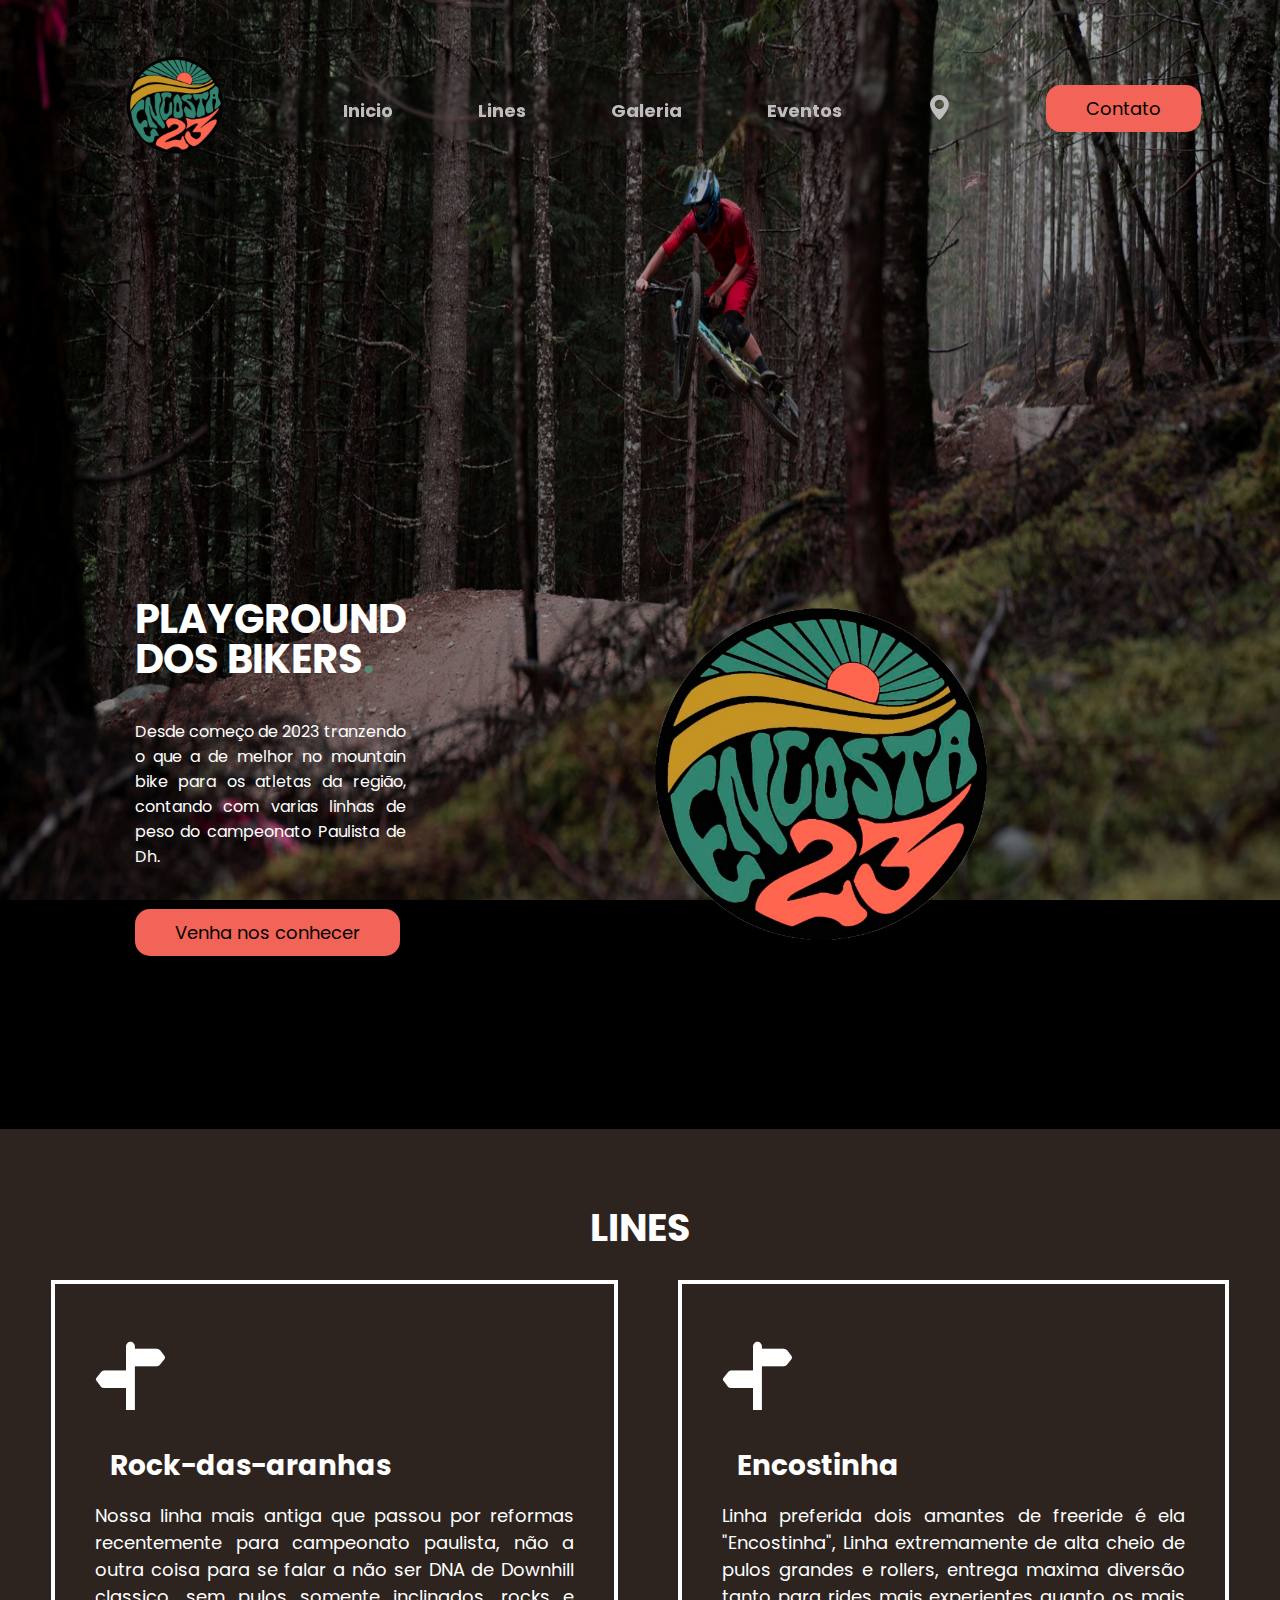
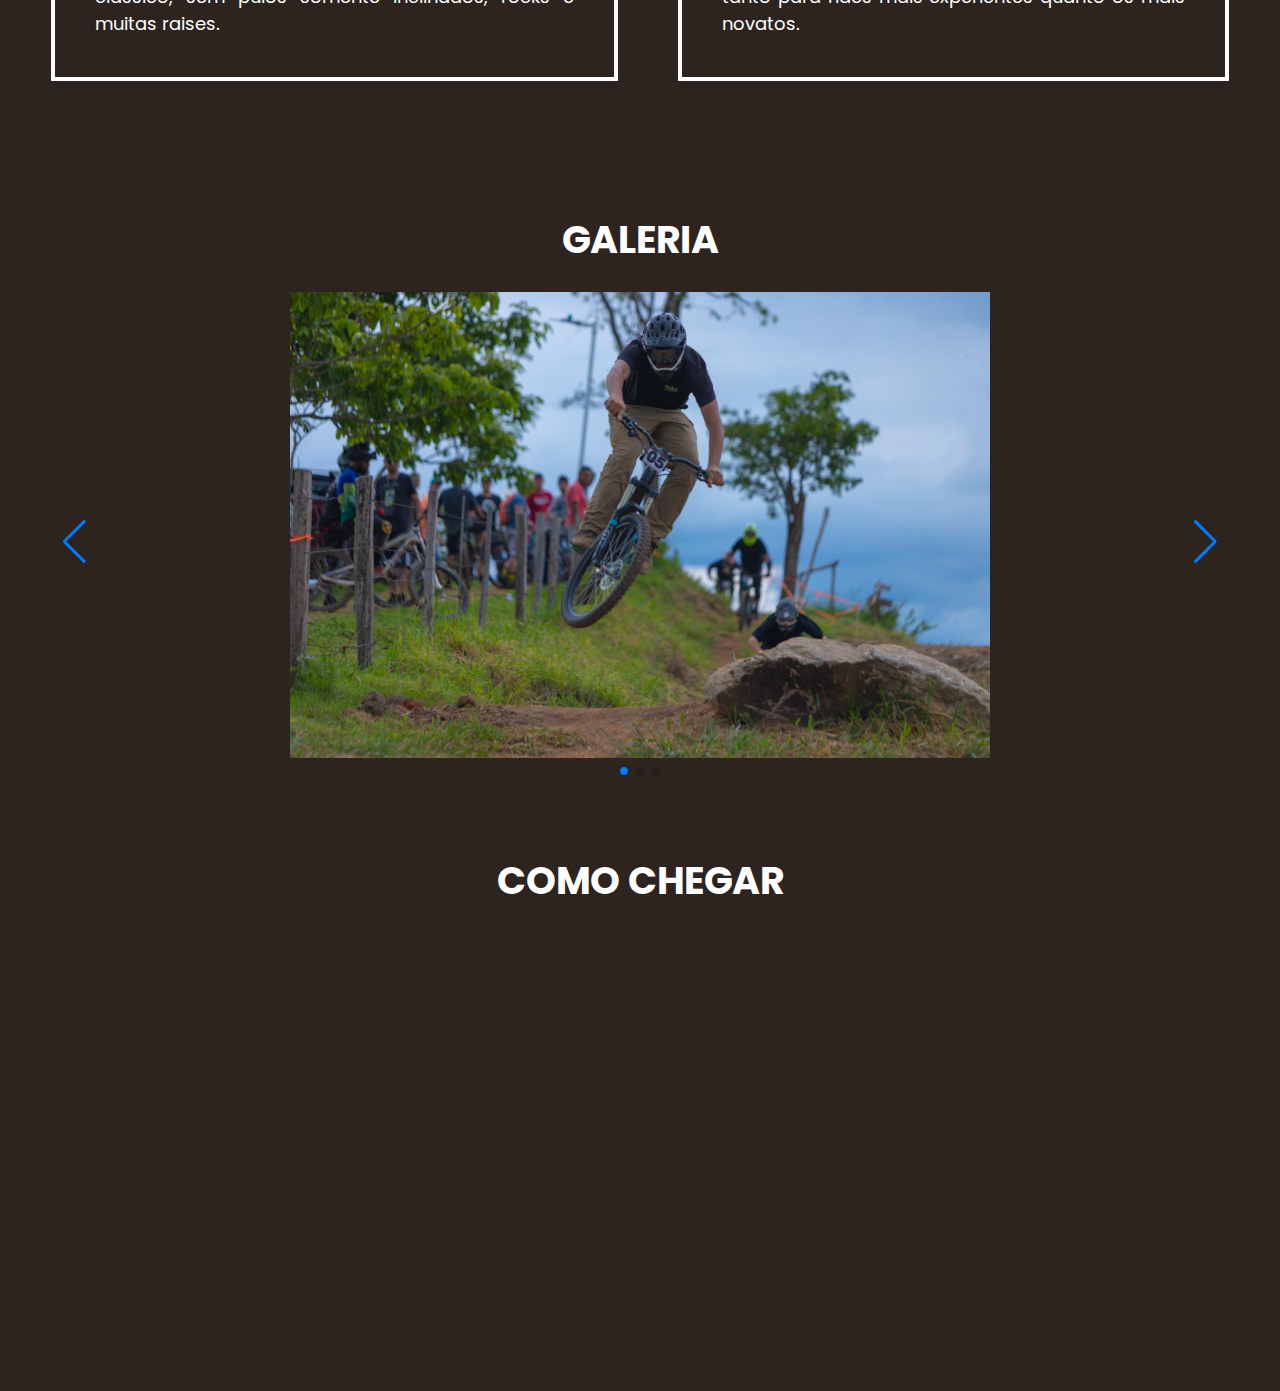
==== index.html @ f9428ab5 "pag inicial pronta" ====
<!DOCTYPE html>
<html lang="pt-bt">
  <head>
    <meta charset="UTF-8" />
    <meta name="viewport" content="width=device-width, initial-scale=1.0" />
    <title>inicio</title>
    <link rel="shortcut icon" href="images/favicon.ico" type="image/x-icon" />
    <link rel="stylesheet" href="style.css" />
    
    <!--SWIPER-->
    <link
    rel="stylesheet"
    href="https://unpkg.com/swiper@8/swiper-bundle.min.css"
  />
    <!--FIM SWIPER-->

    <!--BOOTSTRAP ICONS--> 
    <link rel="stylesheet" href="https://cdn.jsdelivr.net/npm/bootstrap-icons@1.11.3/font/bootstrap-icons.min.css">
    <!--BOOTSTRAP ICONS-->
    
    <style>
      @import url("https://fonts.googleapis.com/css2?family=Poppins:ital,wght@0,100;0,200;0,300;0,400;0,500;0,600;0,700;0,800;0,900;1,100;1,200;1,300;1,400;1,500;1,600;1,700;1,800;1,900&display=swap");
    </style>
  </head>
  <body>
    <div>
      <div class="img-background" >
        <div class="imagem_bicileta">
          <img src="images/jump-red.jpg" alt="Paisagem de bicileta">
        </div>
        <header>
            <div class="logo">
              <a href="#">
                <img
                  src="images/encostaredondo.png"
                  alt="logo Encosta"
                  width="190px"
                />
              </a>
            </div>
            <!--Logo-->
            <nav class="menu-desktop">
              <ul>
                <li><a href="#">Inicio</a></li>
                <li><a href="#">Lines</a></li>
                <li><a href="#">Galeria</a></li>
                <li><a href="#">Eventos</a></li>
                <li><a href="#"><i class="bi bi-geo-alt-fill"></i></a></li>
              </ul>
            </nav>
  
            <div class="btn-contato">
              <a href="#">
                <button>Contato</button>
              </a>
            </div>
            <!--btn-contato-->
          <!--menu-->
        </header>   
    </div>
    <main>
      <section class="topo-do-site">
        <div class="menu">
          <div class="flex">
            <div class="txt-topo-site">
              <h1>PLAYGROUND DOS BIKERS<span>.</span></h1>
              <p>
                Desde começo de 2023 tranzendo o que a de melhor no mountain
                bike para os atletas da região, contando com varias linhas de
                peso do campeonato Paulista de Dh.
              </p>

              <div class="btn-contato">
                <a href="#">
                  <button>Venha nos conhecer</button>
                </a>
              </div>
            </div>
            <!--txt-topo-site-->

            <div class="img-topo-site">
              <img src="images/encostaredondo.png" alt="Encosta" width="650px" />
            </div>
            <!--img-topo-site-->
          </div>
          <!--flex-->
        </div>
        <!--menu-->
      </section>
      </div>
      <!--topo-do-site-->
      <section class="lines">
        <div class="menu">
          <h2 class="titulo"><span>LINES</span></h2>
          <div class="flex">
            <div class="lines-box">
              <i class="bi bi-signpost-split-fill"></i>
              <h3>Rock-das-aranhas</h3>
              <p>
                Nossa linha mais antiga que passou por reformas recentemente para campeonato paulista, não a outra coisa para se falar a não ser DNA de Downhill classico, sem pulos somente inclinados, rocks e muitas raises. 
              </p>
            </div>

            <!--lines-box-->

            <div class="lines-box">
              <i class="bi bi-signpost-split-fill"></i>
              <h3>Encostinha</h3>
              <p>
                Linha preferida dois amantes de freeride é ela "Encostinha", Linha extremamente de alta cheio de pulos grandes e rollers, entrega maxima diversão tanto para rides mais experientes quanto os mais novatos.
              </p>
            </div>
            <!--lines-box-->
          </div>
          <!--Flex-->
        </div>
        <!--Menu-->
      </section>
      <!--Lines-->
        <section class="galeria">
          <h2 class="titulo"><span>GALERIA</span></h2>
          <div id="carrocel">
            <div class="swiper">
              <div class="swiper-wrapper">
                <div class="swiper-slide">
                  <div class="project-img">
                    <img src="images/tavo-mesa-2.JPG" alt="Foto 01" width="700px">
                  </div>
                </div>
                <div class="swiper-slide">
                  <div class="project-img">
                    <img src="images/tavo-mesa-3.JPG" alt="Foto 02" width="700px">
                  </div>
                </div>
                <div class="swiper-slide">
                  <div class="project-img">
                    <img src="images/tavo-sequencia.JPG" alt="Foto 03" width="700px">
                  </div>
                </div>
              </div>
          
              <div class="swiper-button-next"></div>
              <div class="swiper-button-prev"></div>
              <div class="swiper-pagination"></div>
            </div>
          </div>
              </a>
            </div>
          </div>
        </section>
      <div class="localizacao">
        <h2 class="titulo"><span>COMO CHEGAR</span></h2>
        <iframe src="https://www.google.com/maps/embed?pb=!1m14!1m8!1m3!1d6703.102231596786!2d-46.533280522274794!3d-22.586792825438458!3m2!1i1024!2i768!4f13.1!3m3!1m2!1s0x94c93fb27fbb1323%3A0x3a2a29c75b7ad8dc!2sEncosta23!5e0!3m2!1spt-BR!2sbr!4v1712887359040!5m2!1spt-BR!2sbr" width="600" height="450" style="border:0;" allowfullscreen="" loading="lazy" referrerpolicy="no-referrer-when-downgrade"></iframe>
      </div>
    </main>
    <script src="https://unpkg.com/swiper@8/swiper-bundle.min.js"></script>
    <script src="script.js"></script>
  </body>
</html>
---- style.css ----
@charset "UTF-8";

/*ESTILO GERAL*/

* {
  margin: 0;
  padding: 0;
  box-sizing: border-box;
  font-family: "Poppins", sans-serif;
  list-style-type: none;
  text-decoration: none;
}

body {
  background-color: rgb(0, 0, 0);
  height: 100vh;
}

.flex {
  display: flex;
}



.btn-contato button {
  padding: 10px 40px;
  font-size: 18px;
  font-weight: 600px;
  background-color: #f26457;
  border: 0;
  border-radius: 15px;
  cursor: pointer;
  transition: 0.2s;
  /* z-index: -10; */
  position: relative;
}

.titulo {
  color: white;
  font-size: 38px;
  text-align: center;
  margin-bottom: 2%;
}

/*ESTILO DO CABEÇALHO*/

header {
  display: flex;
  justify-content: center;
  align-items: center;
  padding: 10px ;
  max-width: 1280px;
  margin: 0 auto;
  /* border: 2px solid white; */
  position: relative;
  z-index: 10;
}

.menu-desktop{
  display: flex;
  justify-content: center;
  align-items: center;
  backdrop-filter: blur(1px);
  width: 60%;
  padding: 1%;
  height: 40%;
  margin-right: 20px;
  font-size: 18px;
}

.menu-desktop.rolagem{
  background-color: #ffffff;
}

.bi{
  font-size: 25px;
}

header a {
  color: #bebcbc;
  display: inline-block;
  transition: 0.2s;
  font-weight: bolder;
}

header a:hover {
  color: white;
  transform: scale(1.05);
}

header nav ul li {
  display: inline-block;
  padding: 0 40px;
  
}

.btn-contato:hover {
  transform: scale(1.05);
  transition: 0.2s;
}

/*ESTILO DO TOPO DO SITE*/

section.topo-do-site {
  padding: 23px;
  width: 80%;
  height: 20%;
  margin: auto;
  margin-top: -37%;
  position: relative;
}

section.topo-do-site .flex {
  align-items: center;
  justify-content: center;
  gap: 90px;  

}

.topo-do-site h1 {
  color: white;
  font-size: 40px;
  line-height: 40px;
  font-weight: bolder;
}

.topo-do-site .txt-topo-site h1 span {
  color: #5d8c76;
  
}

.txt-topo-site p {
  color: white;
  margin: 40px 0;
  text-align: justify;
  font-weight: normal;
}

.img-topo-site img {
  position: relative;
  animation: flutuar 2s ease-in-out infinite alternate;
  /* width: 90%; */
  /* height: 70%; */
  right: 0;
}


.img-background {
  width: 100%;
  height: 100vh;
  /* z-index: -1; */
  /* background-image: url("images/jump-red.jpg"); */
  background-repeat: no-repeat;
  background-size: cover;
  /* opacity: 0.2; */
}

.imagem_bicileta {
  background-size: cover;
}
.imagem_bicileta img {
  
  width: 100%;
  height: 100%;
  /* height: 97.2%; */
  position: absolute;
  opacity: 0.7;
}

@keyframes flutuar {
  0% {
    top: 0;
  }
  100% {
    top: 30px;
  }
}

/* ESTILO DAS LINES */

section.lines {
  padding: 70px 4%;
  background-color: #2d241f;
}

section.lines .flex {
  gap: 60px;
}

.lines-box {
  color: white;
  font-size: 18px;
  text-align: justify;
  padding: 40px;
  border: 4px solid #fff;
}


.lines-box i {
  font-size: 70px;
}

.lines-box h3 {
  font-size: 28px;
  margin: 15px;
}

/*ESTILO GALERIA*/

.galeria {
  padding: 60px 4%;
  background-color: #2d241f;
}

.swiper {
  height: 500px;
}

.swiper-slide {
  text-align: center;
  align-items: center;
  justify-content: center;
}

@media (max-width: 450px) {
  .swiper {
    height: 270px;
  }
}

/*ESTILO COMO CHEGAR*/

.localizacao {
  text-align: center;
  background-color: #2d241f;
  margin: 0px;
}
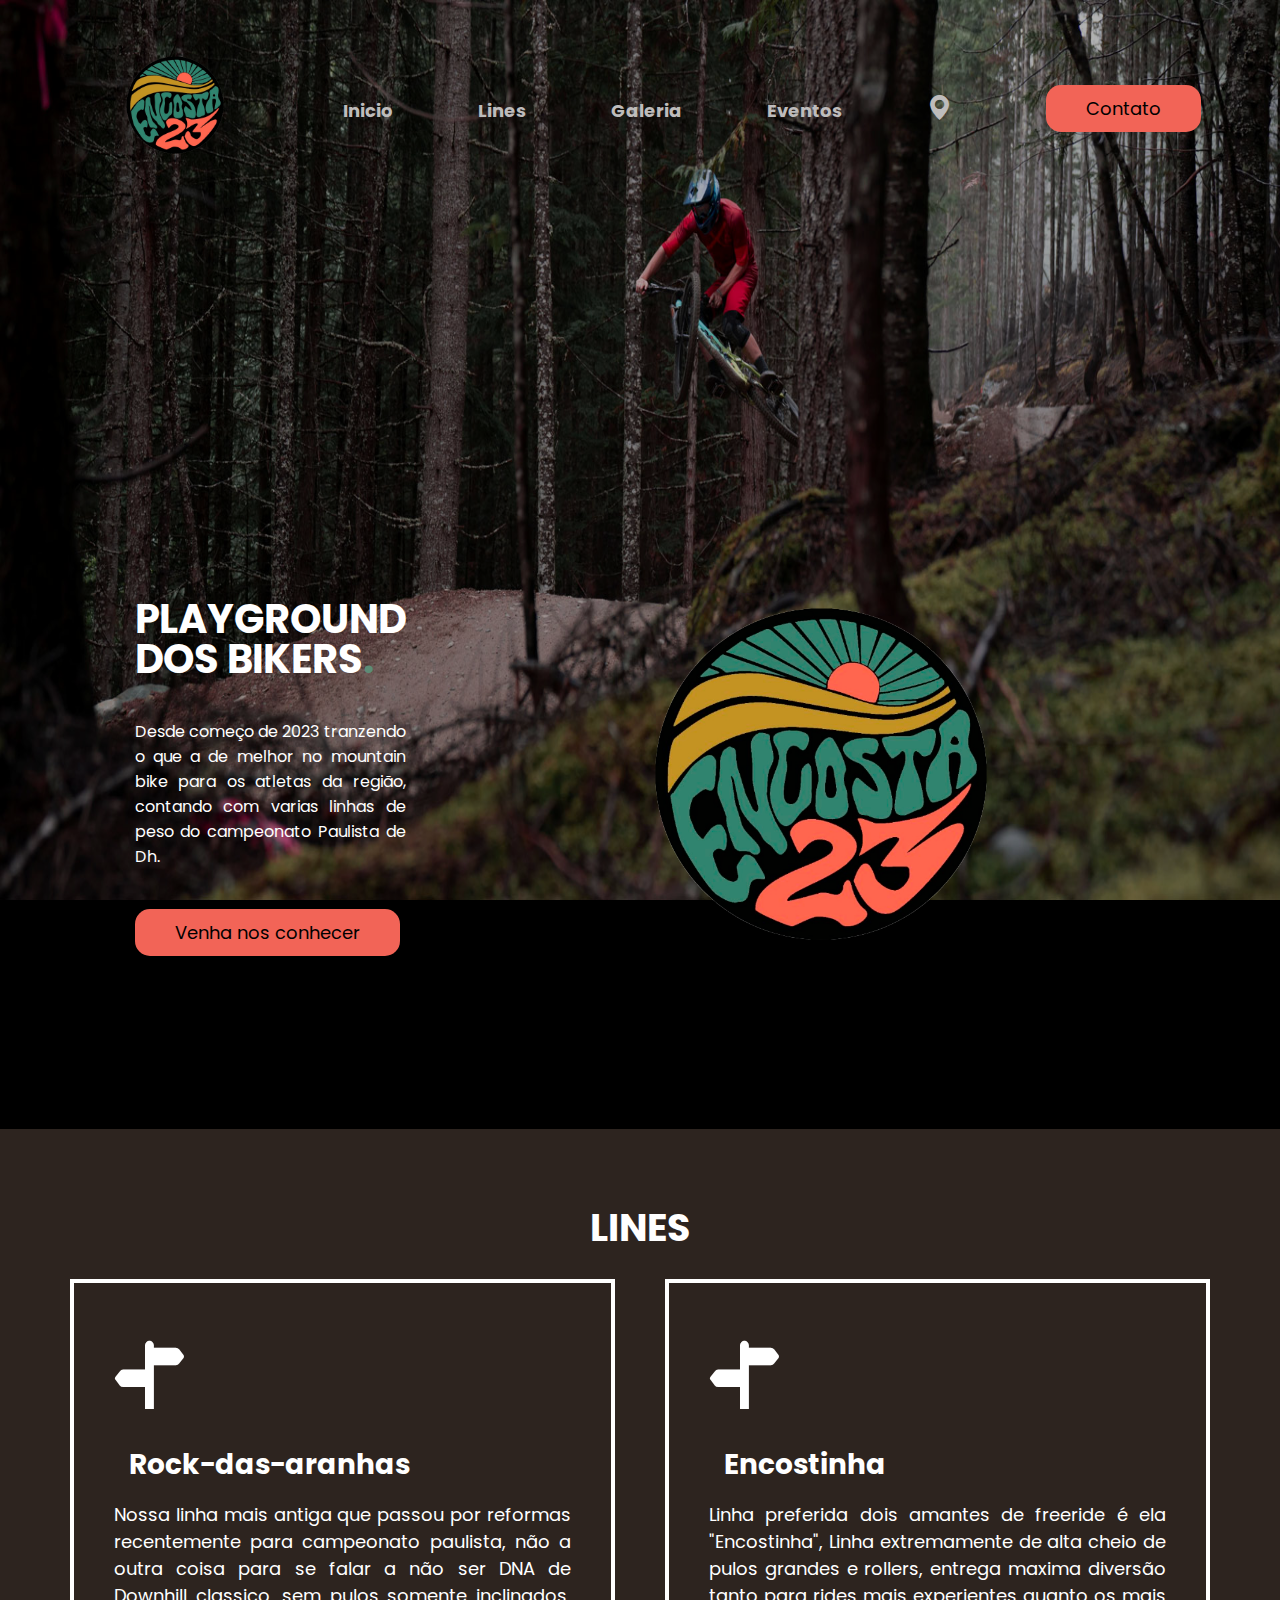
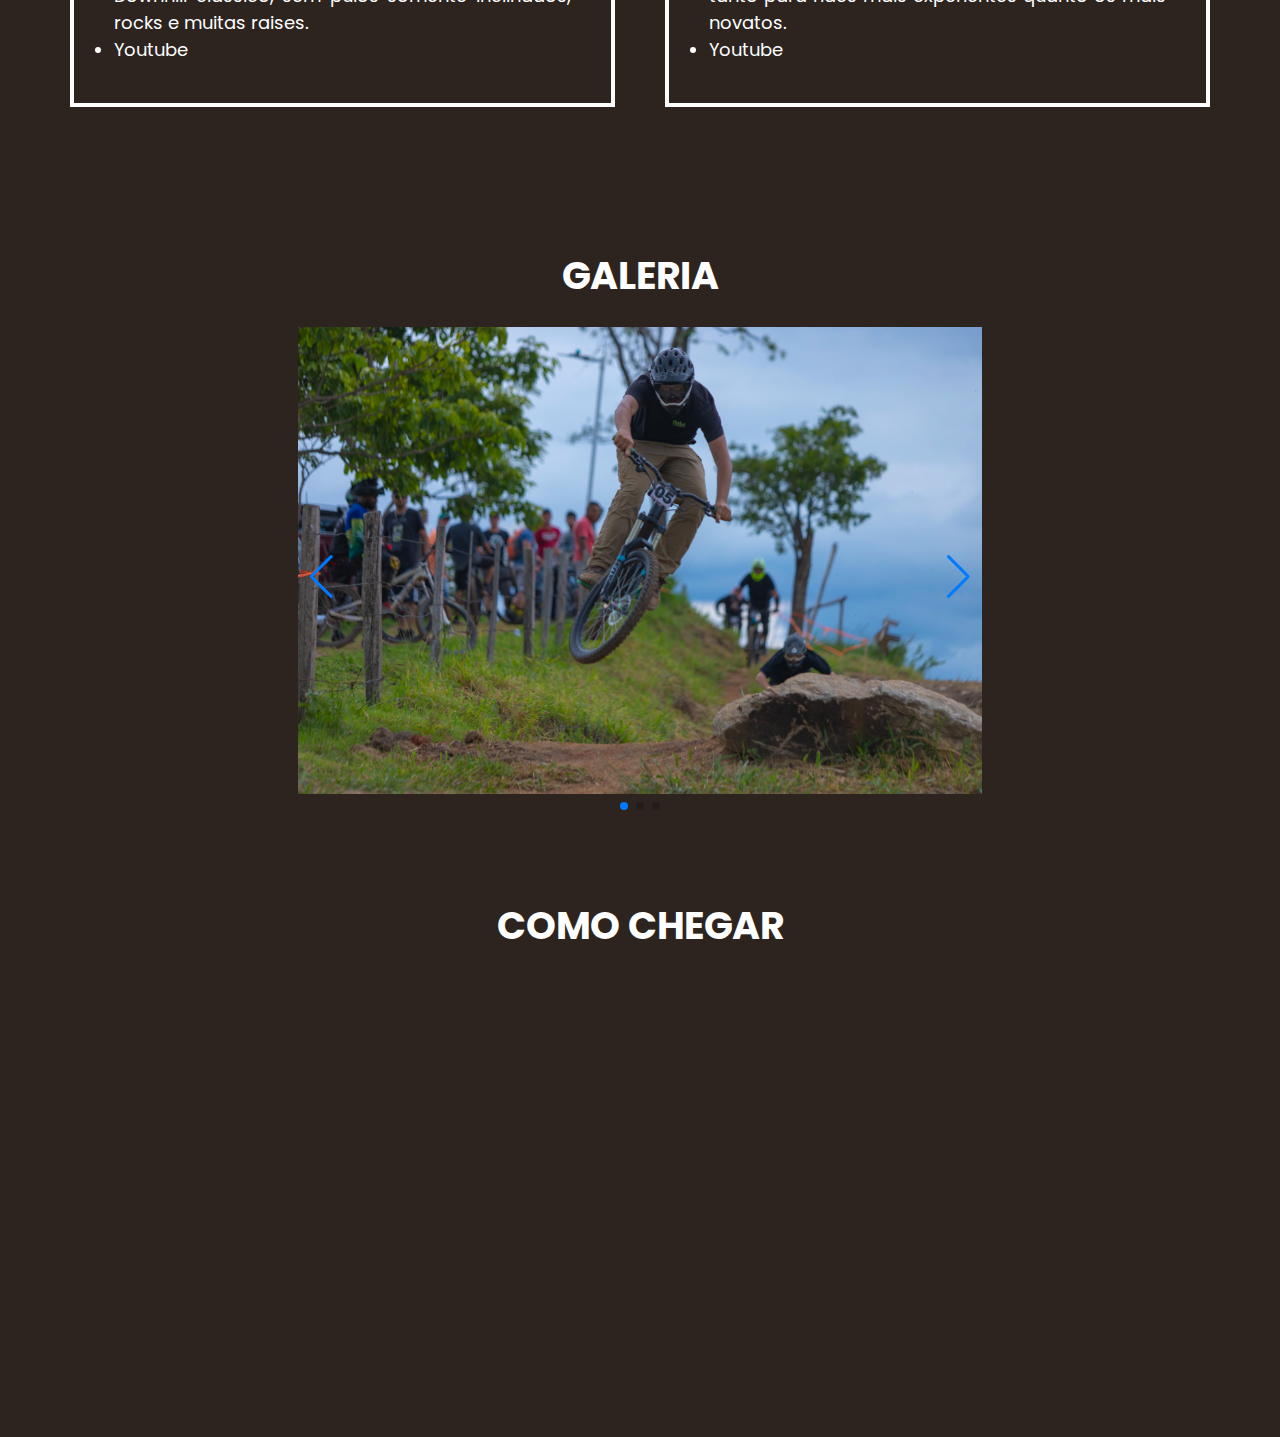
==== commit e73159a8: "adicionando links" ====
--- a/index.html
+++ b/index.html
@@ -98,6 +98,11 @@
               <h3>Rock-das-aranhas</h3>
               <p>
                 Nossa linha mais antiga que passou por reformas recentemente para campeonato paulista, não a outra coisa para se falar a não ser DNA de Downhill classico, sem pulos somente inclinados, rocks e muitas raises. 
+                  <ul>
+                    <li class="formato-referencia">
+                      <a href="#">Youtube</a>
+                    </li>
+                  </ul>  
               </p>
             </div>
 
@@ -107,7 +112,12 @@
               <i class="bi bi-signpost-split-fill"></i>
               <h3>Encostinha</h3>
               <p>
-                Linha preferida dois amantes de freeride é ela "Encostinha", Linha extremamente de alta cheio de pulos grandes e rollers, entrega maxima diversão tanto para rides mais experientes quanto os mais novatos.
+                Linha preferida dois amantes de freeride é ela "Encostinha", Linha extremamente de alta cheio de pulos grandes e rollers, entrega maxima diversão tanto para rides mais experientes quanto os mais novatos. 
+                  <ul>
+                    <li class="formato-referencia">
+                      <a href="#">Youtube</a>
+                    </li>
+                  </ul>
               </p>
             </div>
             <!--lines-box-->
--- a/style.css
+++ b/style.css
@@ -21,8 +21,9 @@
   display: flex;
 }
 
-
-
+a{
+  color: #ffffff;
+}
 .btn-contato button {
   padding: 10px 40px;
   font-size: 18px;
@@ -61,7 +62,6 @@
   display: flex;
   justify-content: center;
   align-items: center;
-  backdrop-filter: blur(1px);
   width: 60%;
   padding: 1%;
   height: 40%;
@@ -149,11 +149,9 @@
 .img-background {
   width: 100%;
   height: 100vh;
-  /* z-index: -1; */
   /* background-image: url("images/jump-red.jpg"); */
   background-repeat: no-repeat;
   background-size: cover;
-  /* opacity: 0.2; */
 }
 
 .imagem_bicileta {
@@ -180,15 +178,17 @@
 /* ESTILO DAS LINES */
 
 section.lines {
-  padding: 70px 4%;
+  padding: 70px;
+  padding-bottom: -2%;
   background-color: #2d241f;
 }
 
 section.lines .flex {
-  gap: 60px;
+  gap: 50px;
 }
 
 .lines-box {
+  width: 50%;
   color: white;
   font-size: 18px;
   text-align: justify;
@@ -196,6 +196,9 @@
   border: 4px solid #fff;
 }
 
+.formato-referencia{
+  list-style-type: disc;
+}
 
 .lines-box i {
   font-size: 70px;
@@ -209,12 +212,14 @@
 /*ESTILO GALERIA*/
 
 .galeria {
-  padding: 60px 4%;
+  padding: 70px;
+  padding-bottom: -2%;
   background-color: #2d241f;
 }
 
 .swiper {
   height: 500px;
+  width: 60%;
 }
 
 .swiper-slide {
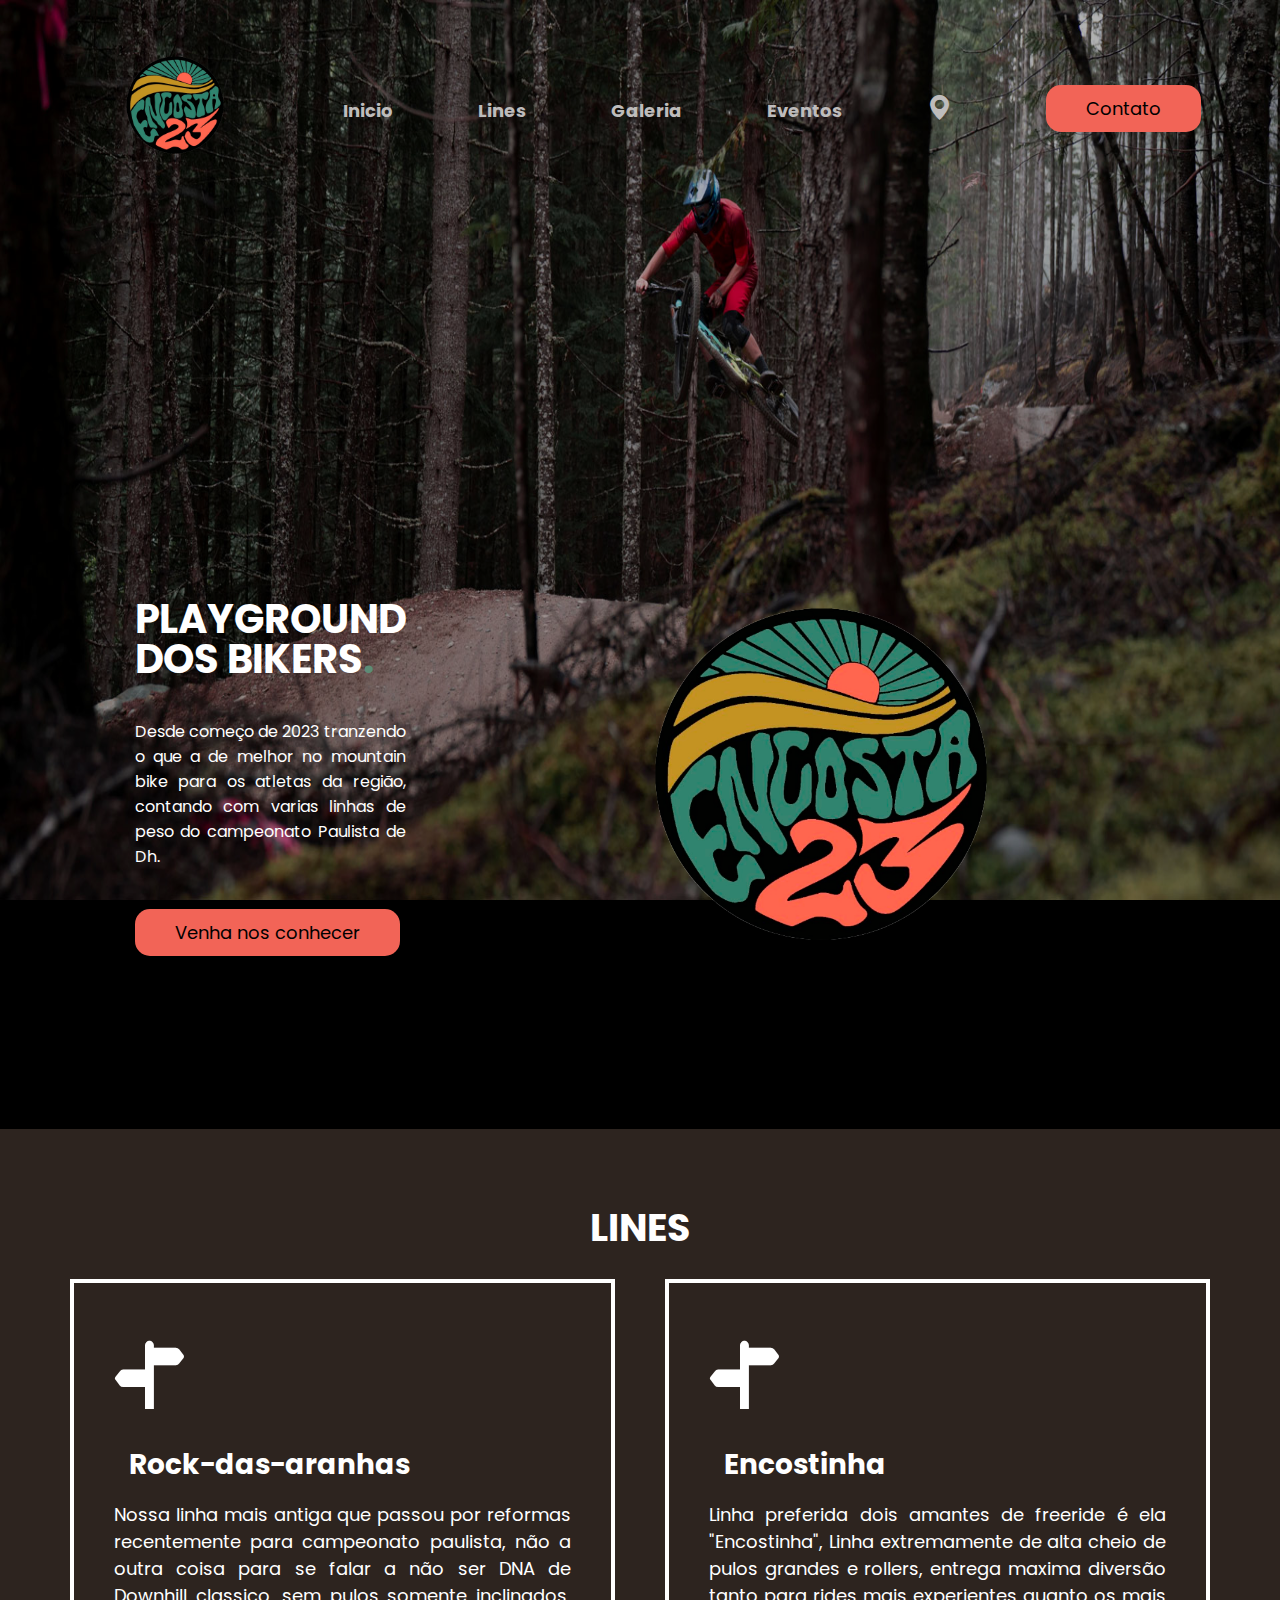
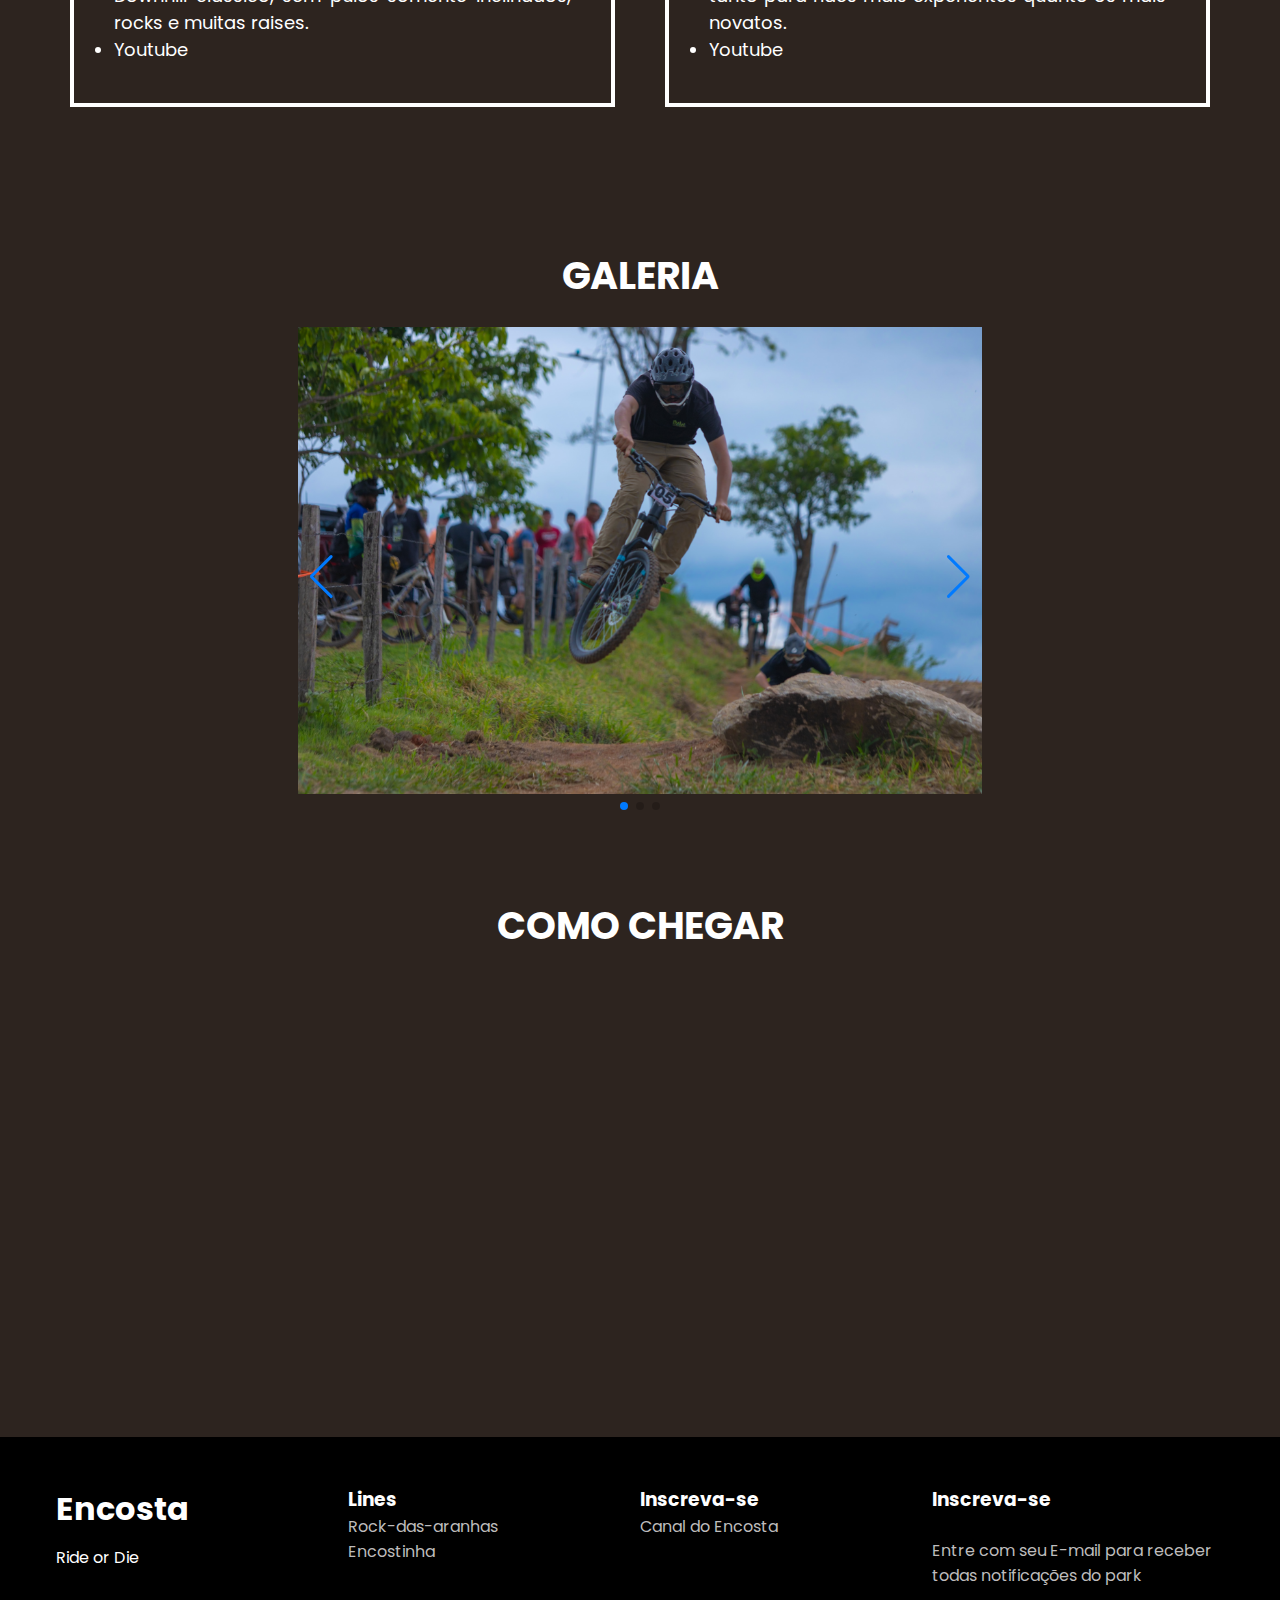
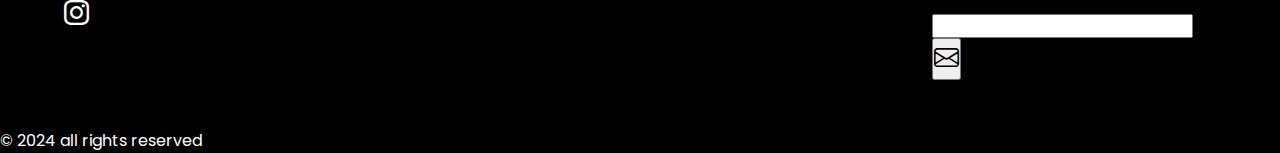
==== commit f2a75c0b: "add footer" ====
--- a/index.html
+++ b/index.html
@@ -163,6 +163,65 @@
         <iframe src="https://www.google.com/maps/embed?pb=!1m14!1m8!1m3!1d6703.102231596786!2d-46.533280522274794!3d-22.586792825438458!3m2!1i1024!2i768!4f13.1!3m3!1m2!1s0x94c93fb27fbb1323%3A0x3a2a29c75b7ad8dc!2sEncosta23!5e0!3m2!1spt-BR!2sbr!4v1712887359040!5m2!1spt-BR!2sbr" width="600" height="450" style="border:0;" allowfullscreen="" loading="lazy" referrerpolicy="no-referrer-when-downgrade"></iframe>
       </div>
     </main>
+
+<!--Footer-->
+
+    <footer>
+      <div id="footer_content">
+          <div id="footer_contacts">
+              <h1>Encosta</h1> 
+              <p>Ride or Die</p>
+
+              <div id="footer_social_media">
+                <a href="#" class="footer-link" id="instagram">
+                  <i class="bi bi-instagram"></i>
+                </a>
+              </div>
+          </div>
+
+          <ul class="footer-list">
+            <li>
+              <h3>Lines</h3>
+            </li>
+            <li>
+              <a href="#" class="footer-link">Rock-das-aranhas</a>
+            </li>
+            <li>
+              <a href="#" class="footer-link">Encostinha</a>
+            </li>
+          </ul>
+
+          <ul class="footer-list">
+            <li>
+              <h3>Inscreva-se</h3>
+            </li>
+            <li>
+              <a href="#" class="footer-link">Canal do Encosta</a>
+            </li>
+          </ul>
+
+          <div id="footer_subscribe">
+            <h3>Inscreva-se</h3>
+
+            <p>
+               Entre com seu E-mail para receber todas notificações do park
+            </p>
+
+            <div id="imput_group">
+                <input type="email" id="email">
+                <button>
+                  <i class="bi bi-envelope"></i>
+                </button>
+            </div> 
+          </div>
+      </div>
+
+      <div id="footer_copyright">
+          &#169
+          2024 all rights reserved
+      </div>
+    </footer>
+
     <script src="https://unpkg.com/swiper@8/swiper-bundle.min.js"></script>
     <script src="script.js"></script>
   </body>
--- a/style.css
+++ b/style.css
@@ -242,3 +242,86 @@
   margin: 0px;
 }
 
+/*FOOTER*/
+
+footer{
+  width: 100%;
+  color: #ffffff;
+}
+
+#footer_content{
+  background-color: black;
+  display: grid;
+  grid-template-columns: repeat(4, 1fr);
+  padding: 3rem 3.5rem;
+}
+
+#footer_contacts h1 {
+  margin-bottom: 0.75rem;
+}
+
+#footer_social_media{
+  display: flex;
+  gap: 2rem;
+  margin-top: 1.5rem;
+}
+
+#footer_social_media .footer-link{
+  display: flex;
+  align-items: center;
+  justify-content: center;
+  height: 2.5rem;
+  width: 2.5rem;
+  color: #ffffff;
+  border-radius: 50%;
+  transition:all 0.4;
+}
+
+#footer_social_media .footer-link:hover{
+  opacity: 0.8;
+}
+
+.footer-link{
+  display: flex;
+  flex-direction: column;
+  gap: 0.75rem;
+}
+
+.footer-list .footer-link{
+  color: #bebcbc;
+  transition: all 0.4s;
+}
+
+.footer-list .footer-link:hover{
+  color: #f26457;
+}
+
+#footer_subscribe{
+  display: flex;
+  flex-direction: column;
+  gap: 1.5rem;
+}
+
+#footer_subscribe p {
+  color: #bebcbc
+}
+
+#input_group {
+  display: flex;
+  align-items: center;
+  background-color: #000000;
+  border-radius: 4px;
+}
+
+#input_group input {
+  all: unset;
+  padding: 0.75rem;
+  width: 100%;
+}
+
+#input_group button {
+  background-color: #f26457;
+}
+
+
+
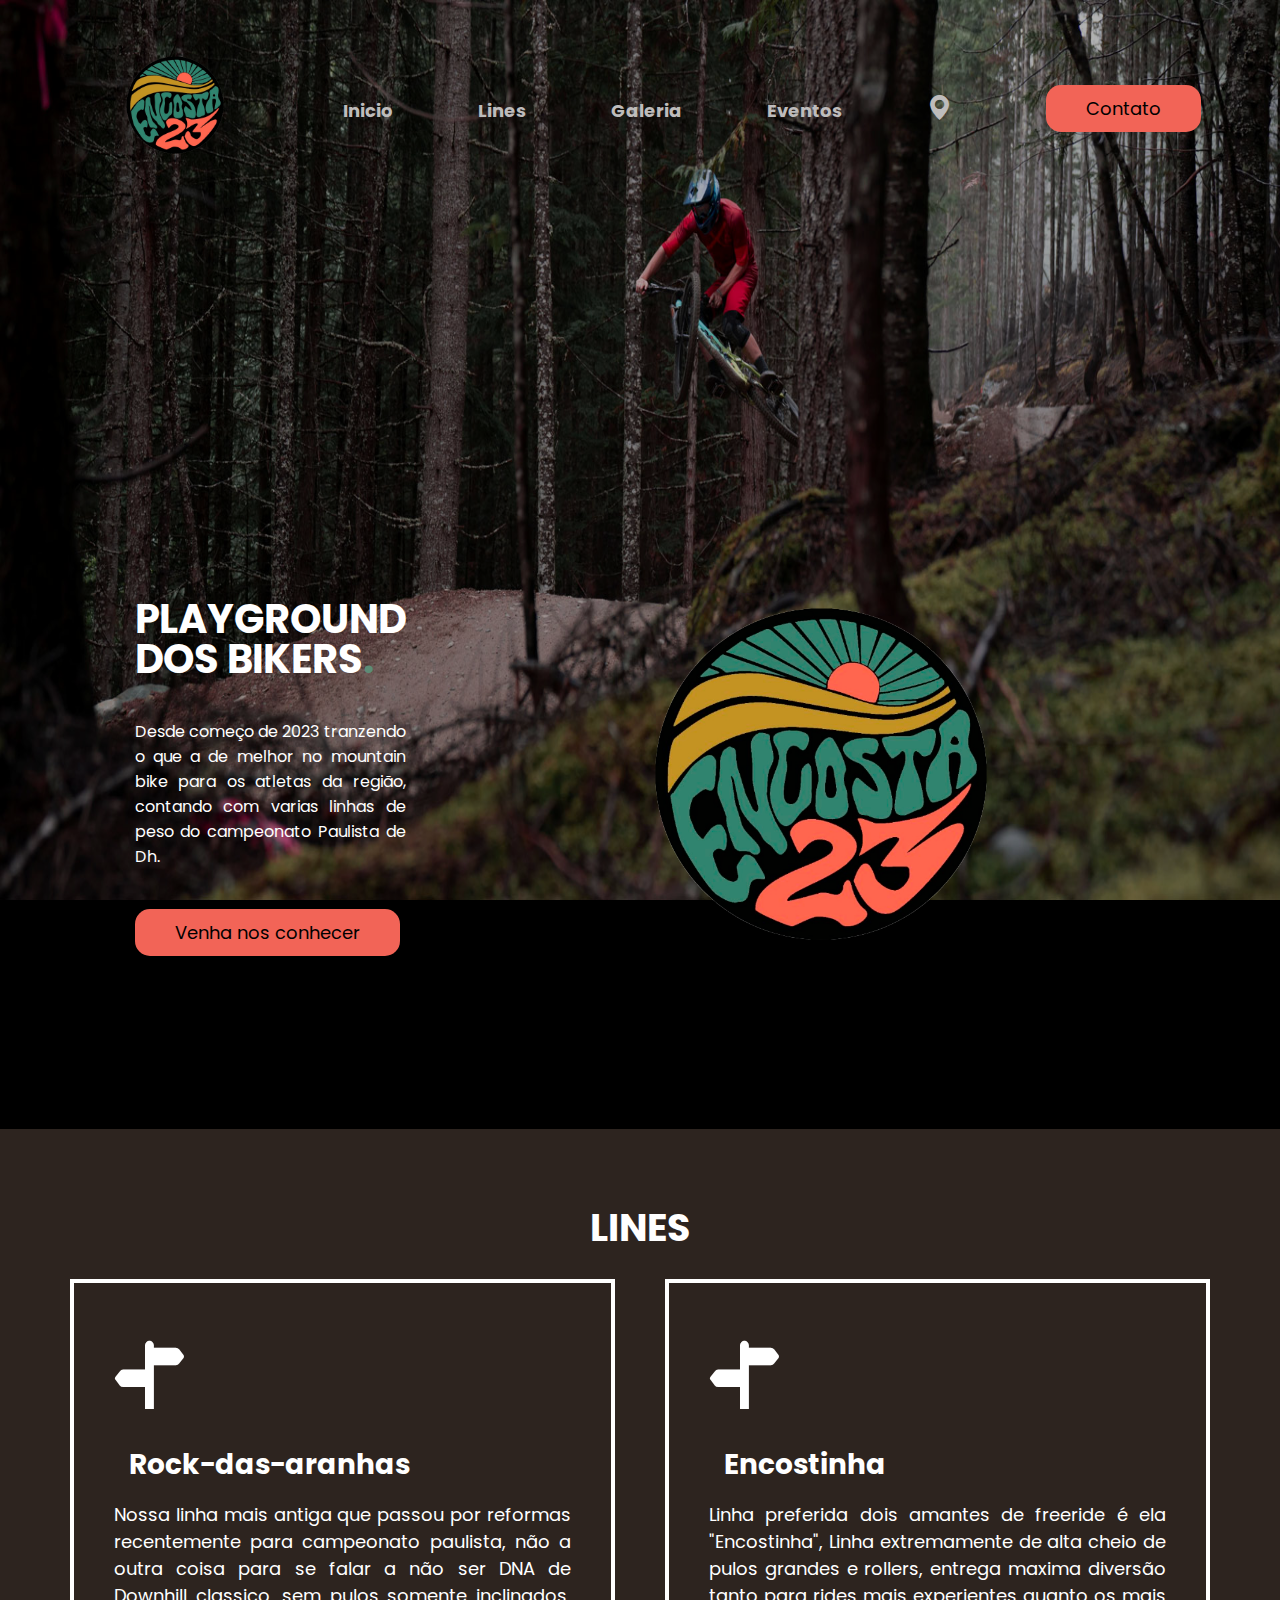
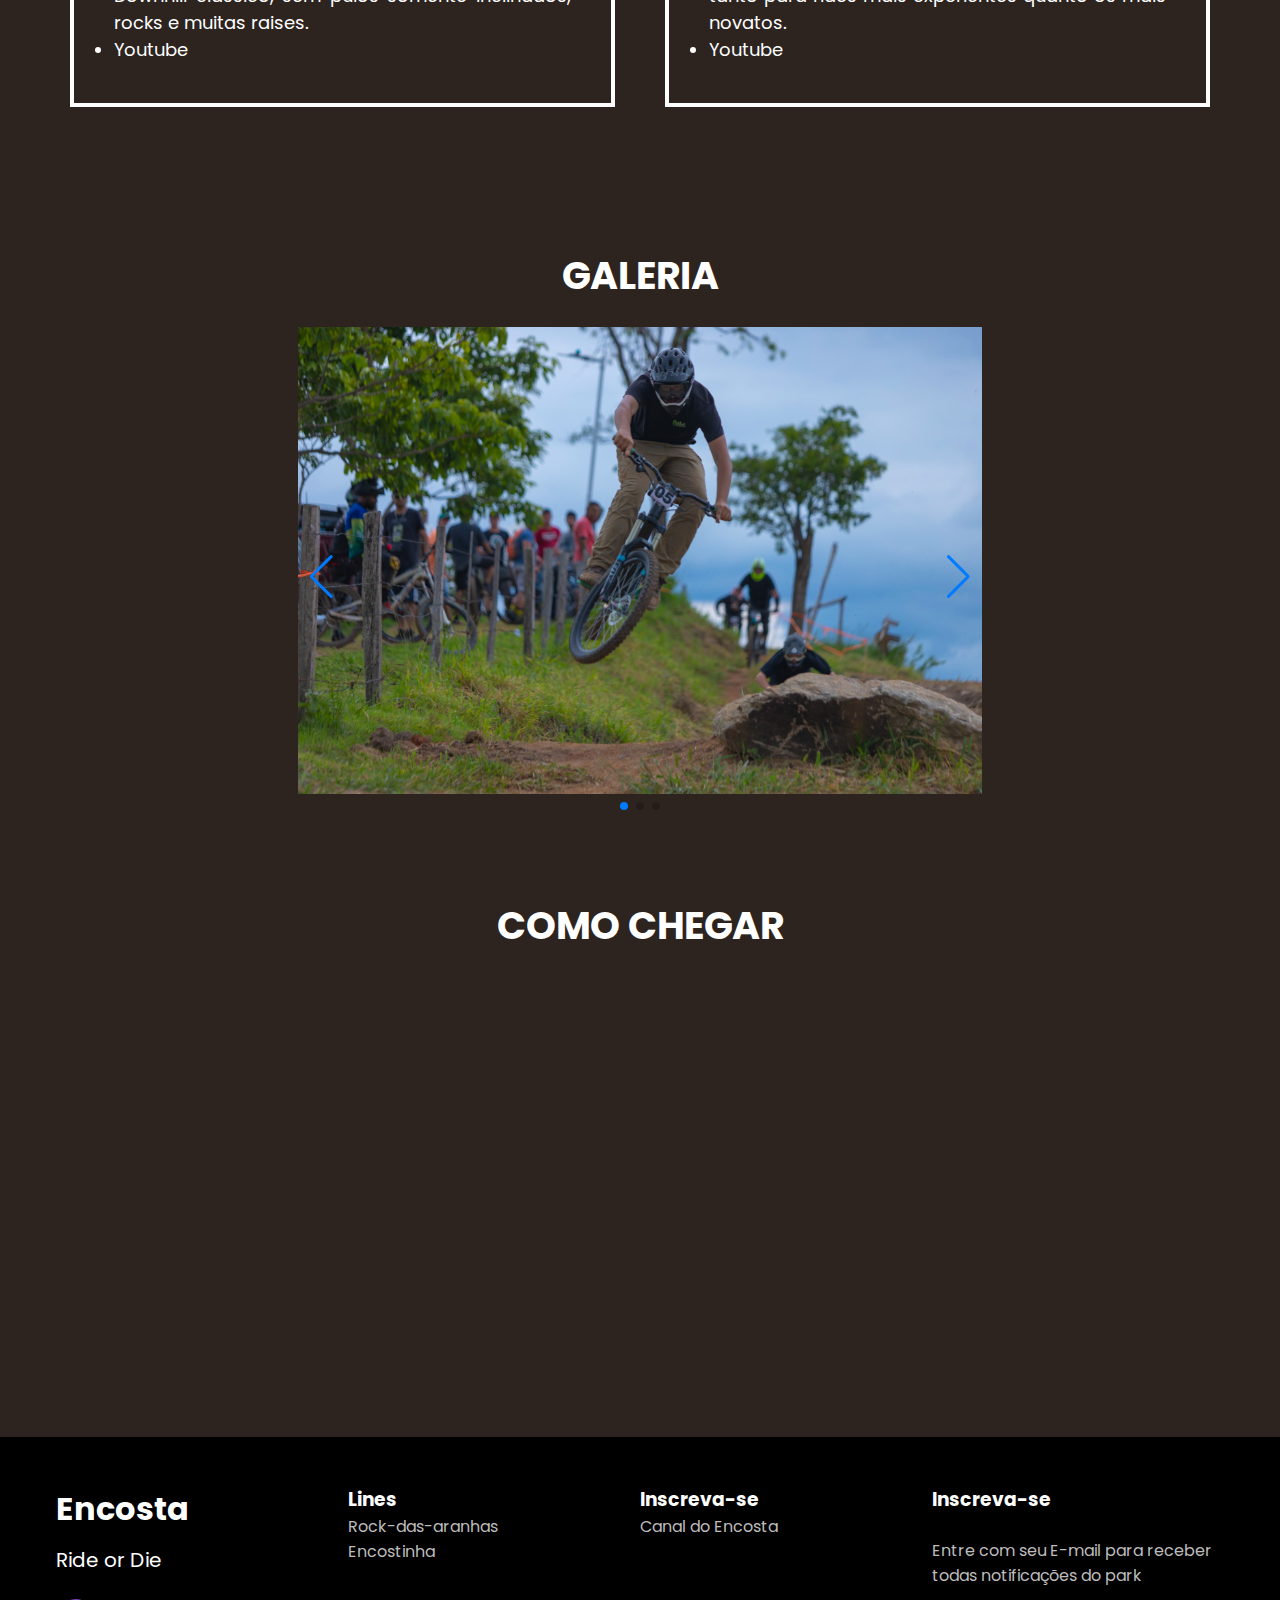
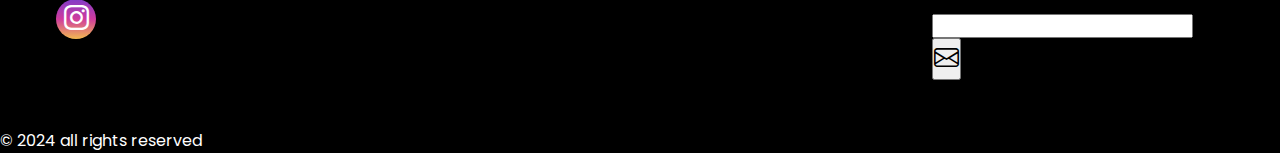
==== commit 90e754fc: "atualização do footer" ====
--- a/index.html
+++ b/index.html
@@ -100,7 +100,7 @@
                 Nossa linha mais antiga que passou por reformas recentemente para campeonato paulista, não a outra coisa para se falar a não ser DNA de Downhill classico, sem pulos somente inclinados, rocks e muitas raises. 
                   <ul>
                     <li class="formato-referencia">
-                      <a href="#">Youtube</a>
+                      <a href="https://youtu.be/vvaf54oS4P4?si=pZOMdRd9yAtHp-Zw" target="_blank">Youtube</a>
                     </li>
                   </ul>  
               </p>
@@ -170,7 +170,7 @@
       <div id="footer_content">
           <div id="footer_contacts">
               <h1>Encosta</h1> 
-              <p>Ride or Die</p>
+              <p class="ride">Ride or Die</p>
 
               <div id="footer_social_media">
                 <a href="#" class="footer-link" id="instagram">
@@ -196,7 +196,7 @@
               <h3>Inscreva-se</h3>
             </li>
             <li>
-              <a href="#" class="footer-link">Canal do Encosta</a>
+              <a href="https://www.youtube.com/@Encostabikepark" class="footer-link" target="_blank">Canal do Encosta</a>
             </li>
           </ul>
 
--- a/style.css
+++ b/style.css
@@ -277,6 +277,10 @@
   transition:all 0.4;
 }
 
+#instagram {
+  background: linear-gradient(#813CC9, #CF3B9D, #F2B950);
+}
+
 #footer_social_media .footer-link:hover{
   opacity: 0.8;
 }
@@ -323,5 +327,7 @@
   background-color: #f26457;
 }
 
-
-
+.ride{
+  font-size: 20px;
+}
+
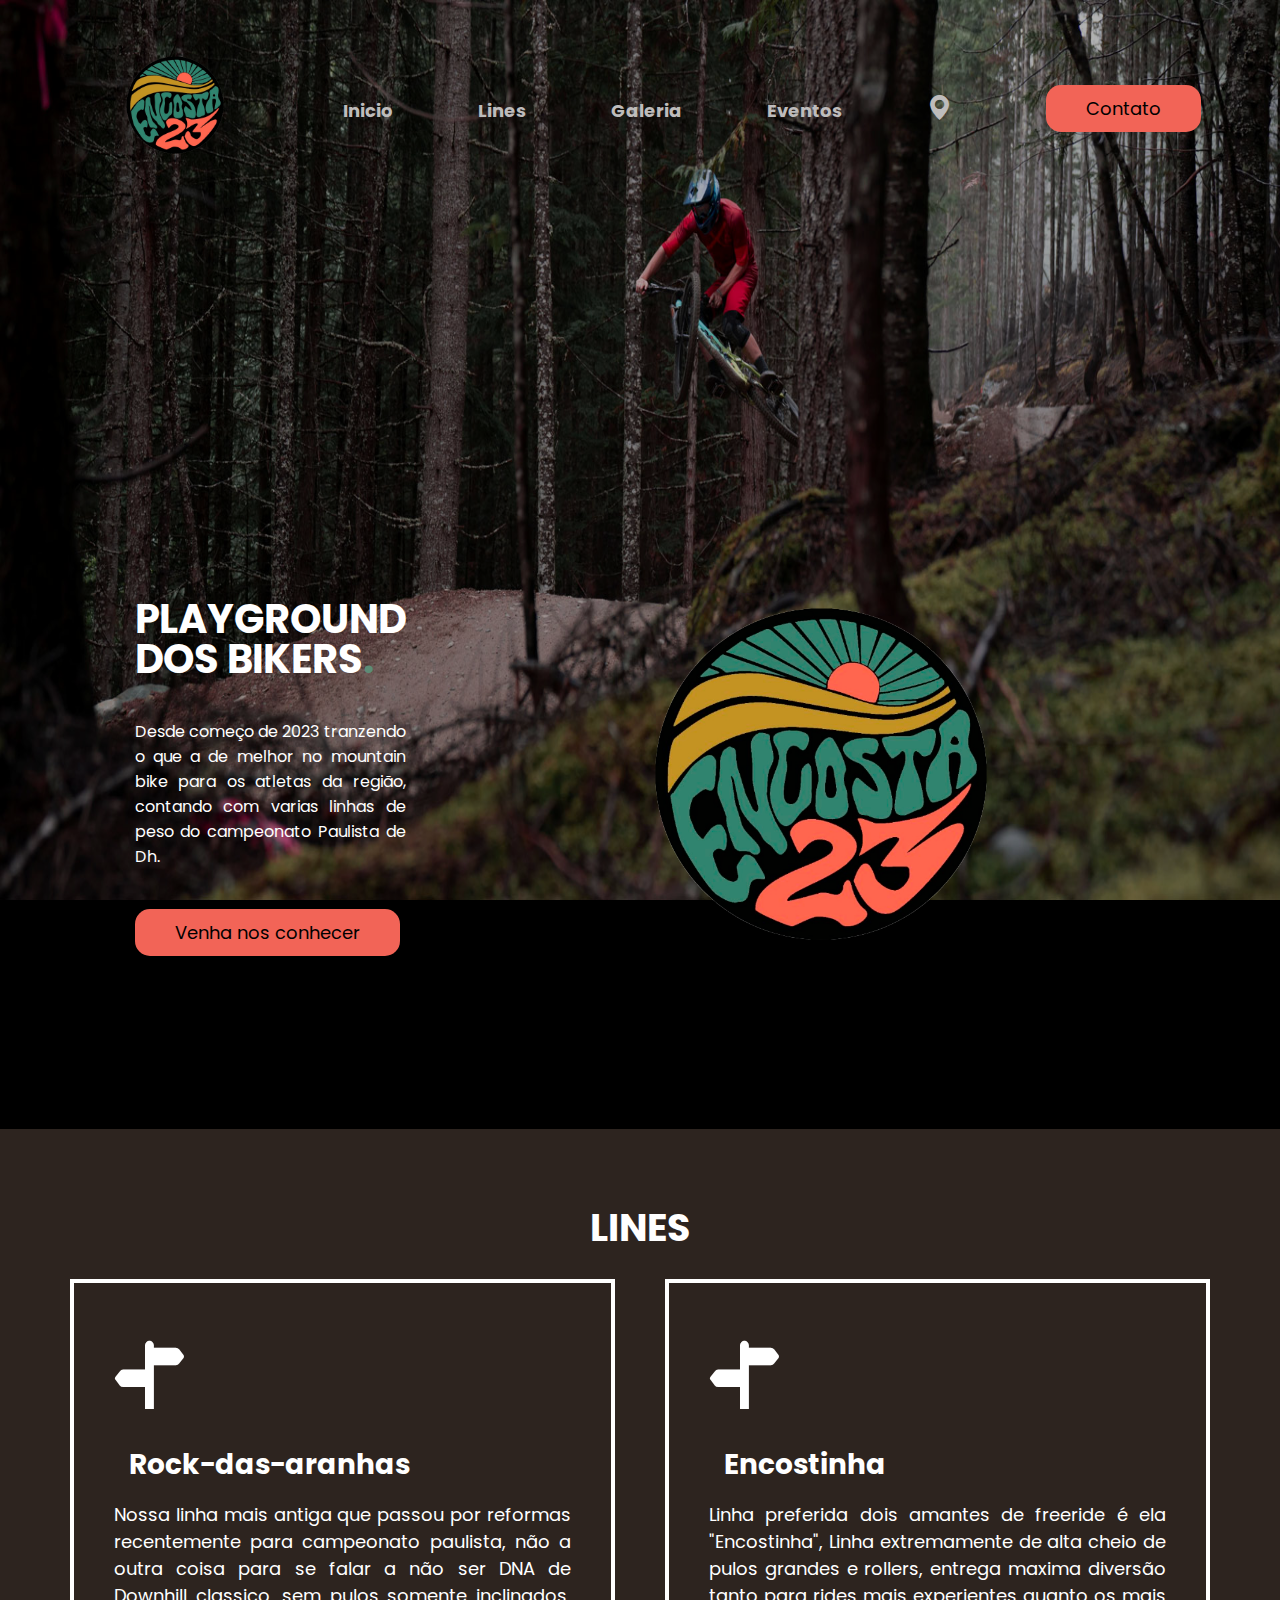
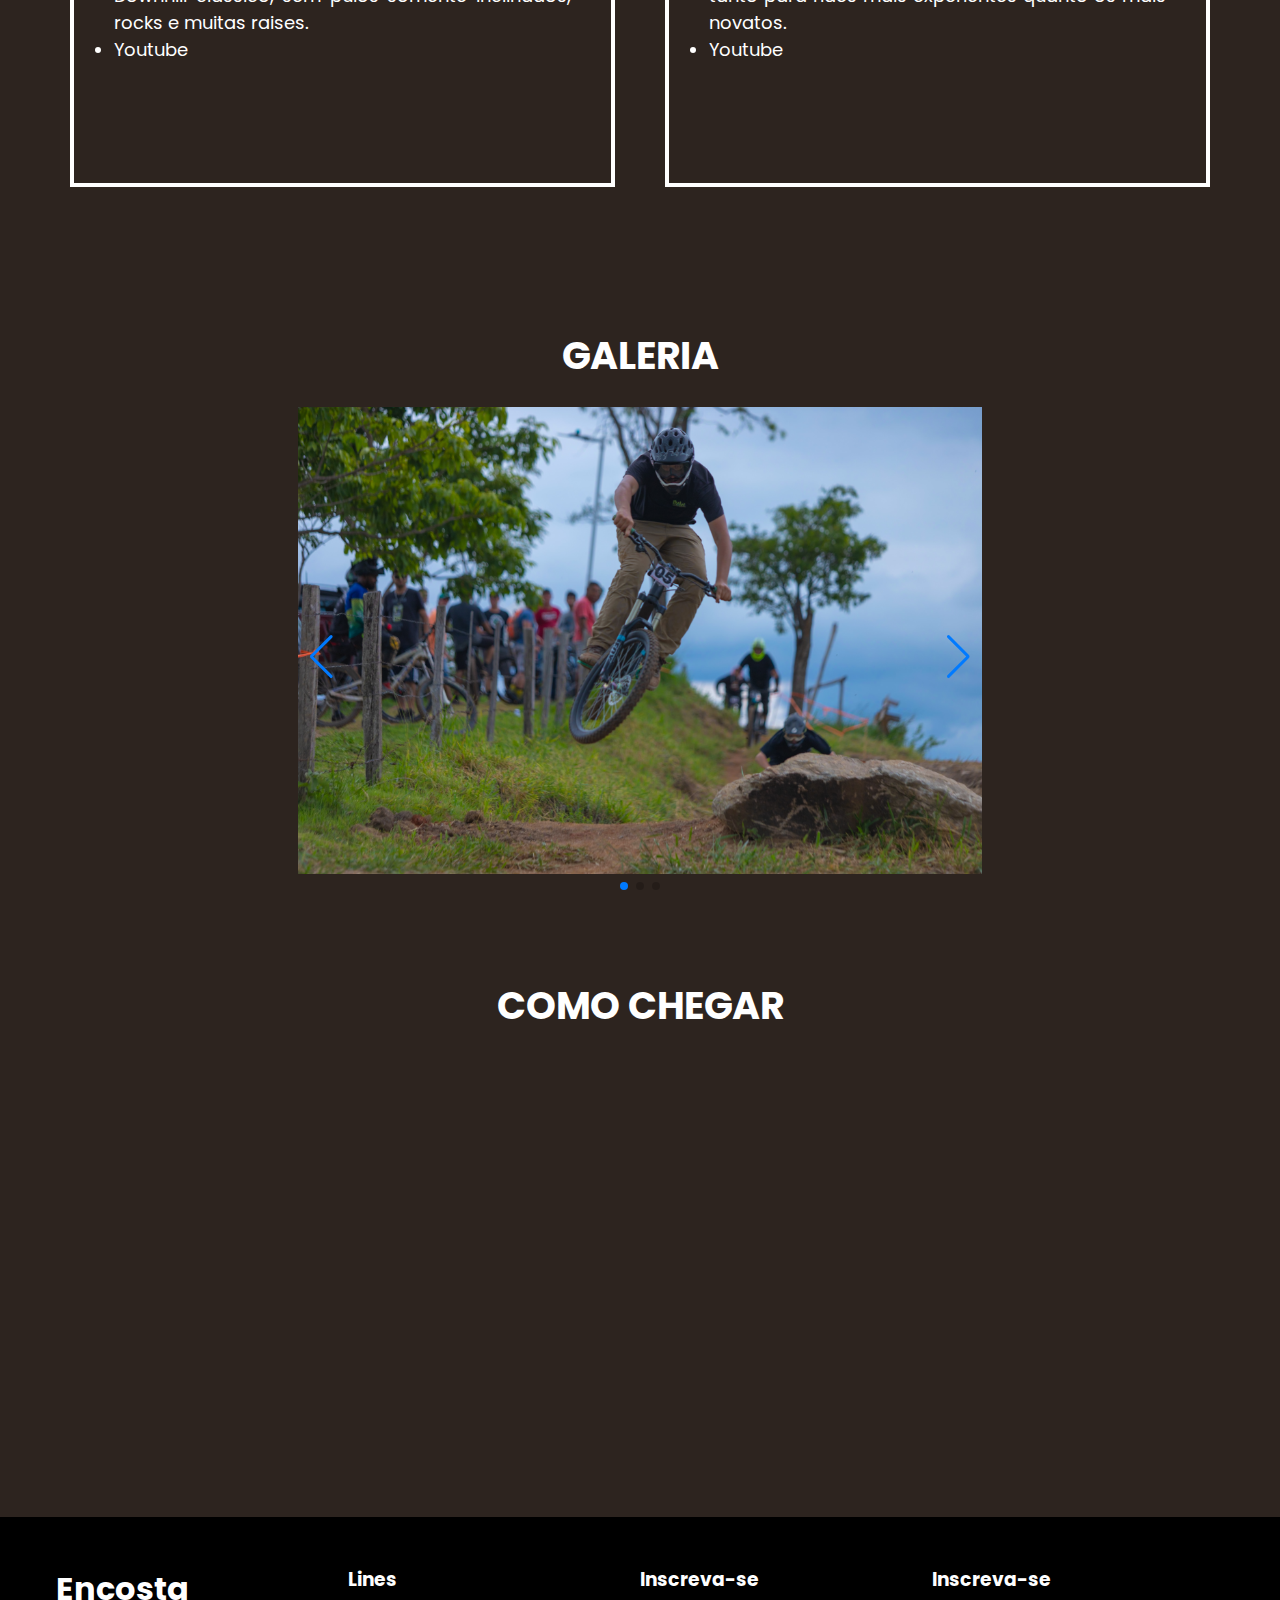
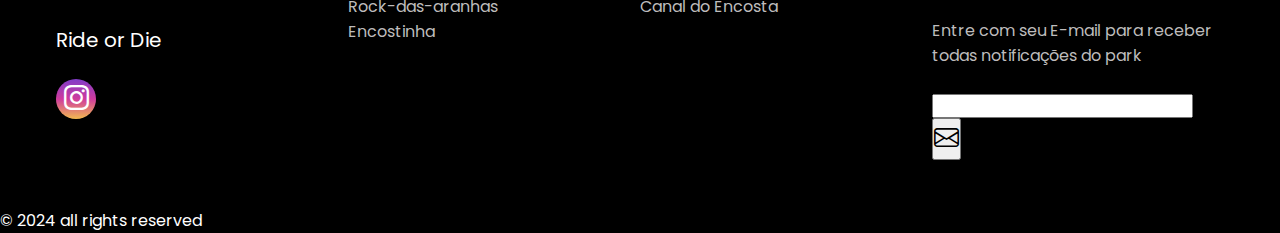
==== commit 691b939a: "Ajustes de padding" ====
--- a/index.html
+++ b/index.html
@@ -42,8 +42,8 @@
             <nav class="menu-desktop">
               <ul>
                 <li><a href="#">Inicio</a></li>
-                <li><a href="#">Lines</a></li>
-                <li><a href="#">Galeria</a></li>
+                <li><a href="#lines">Lines</a></li>
+                <li><a href="#galeria">Galeria</a></li>
                 <li><a href="#">Eventos</a></li>
                 <li><a href="#"><i class="bi bi-geo-alt-fill"></i></a></li>
               </ul>
@@ -89,7 +89,7 @@
       </section>
       </div>
       <!--topo-do-site-->
-      <section class="lines">
+      <section class="lines" id="lines">
         <div class="menu">
           <h2 class="titulo"><span>LINES</span></h2>
           <div class="flex">
@@ -127,7 +127,7 @@
         <!--Menu-->
       </section>
       <!--Lines-->
-        <section class="galeria">
+        <section class="galeria" id="galeria">
           <h2 class="titulo"><span>GALERIA</span></h2>
           <div id="carrocel">
             <div class="swiper">
@@ -158,7 +158,7 @@
             </div>
           </div>
         </section>
-      <div class="localizacao">
+      <div class="localizacao" id="localizacao">
         <h2 class="titulo"><span>COMO CHEGAR</span></h2>
         <iframe src="https://www.google.com/maps/embed?pb=!1m14!1m8!1m3!1d6703.102231596786!2d-46.533280522274794!3d-22.586792825438458!3m2!1i1024!2i768!4f13.1!3m3!1m2!1s0x94c93fb27fbb1323%3A0x3a2a29c75b7ad8dc!2sEncosta23!5e0!3m2!1spt-BR!2sbr!4v1712887359040!5m2!1spt-BR!2sbr" width="600" height="450" style="border:0;" allowfullscreen="" loading="lazy" referrerpolicy="no-referrer-when-downgrade"></iframe>
       </div>
--- a/style.css
+++ b/style.css
@@ -193,6 +193,7 @@
   font-size: 18px;
   text-align: justify;
   padding: 40px;
+  padding-bottom: 120px;
   border: 4px solid #fff;
 }
 
@@ -331,3 +332,8 @@
   font-size: 20px;
 }
 
+/*SCROLLING*/
+
+#galeria{
+  
+}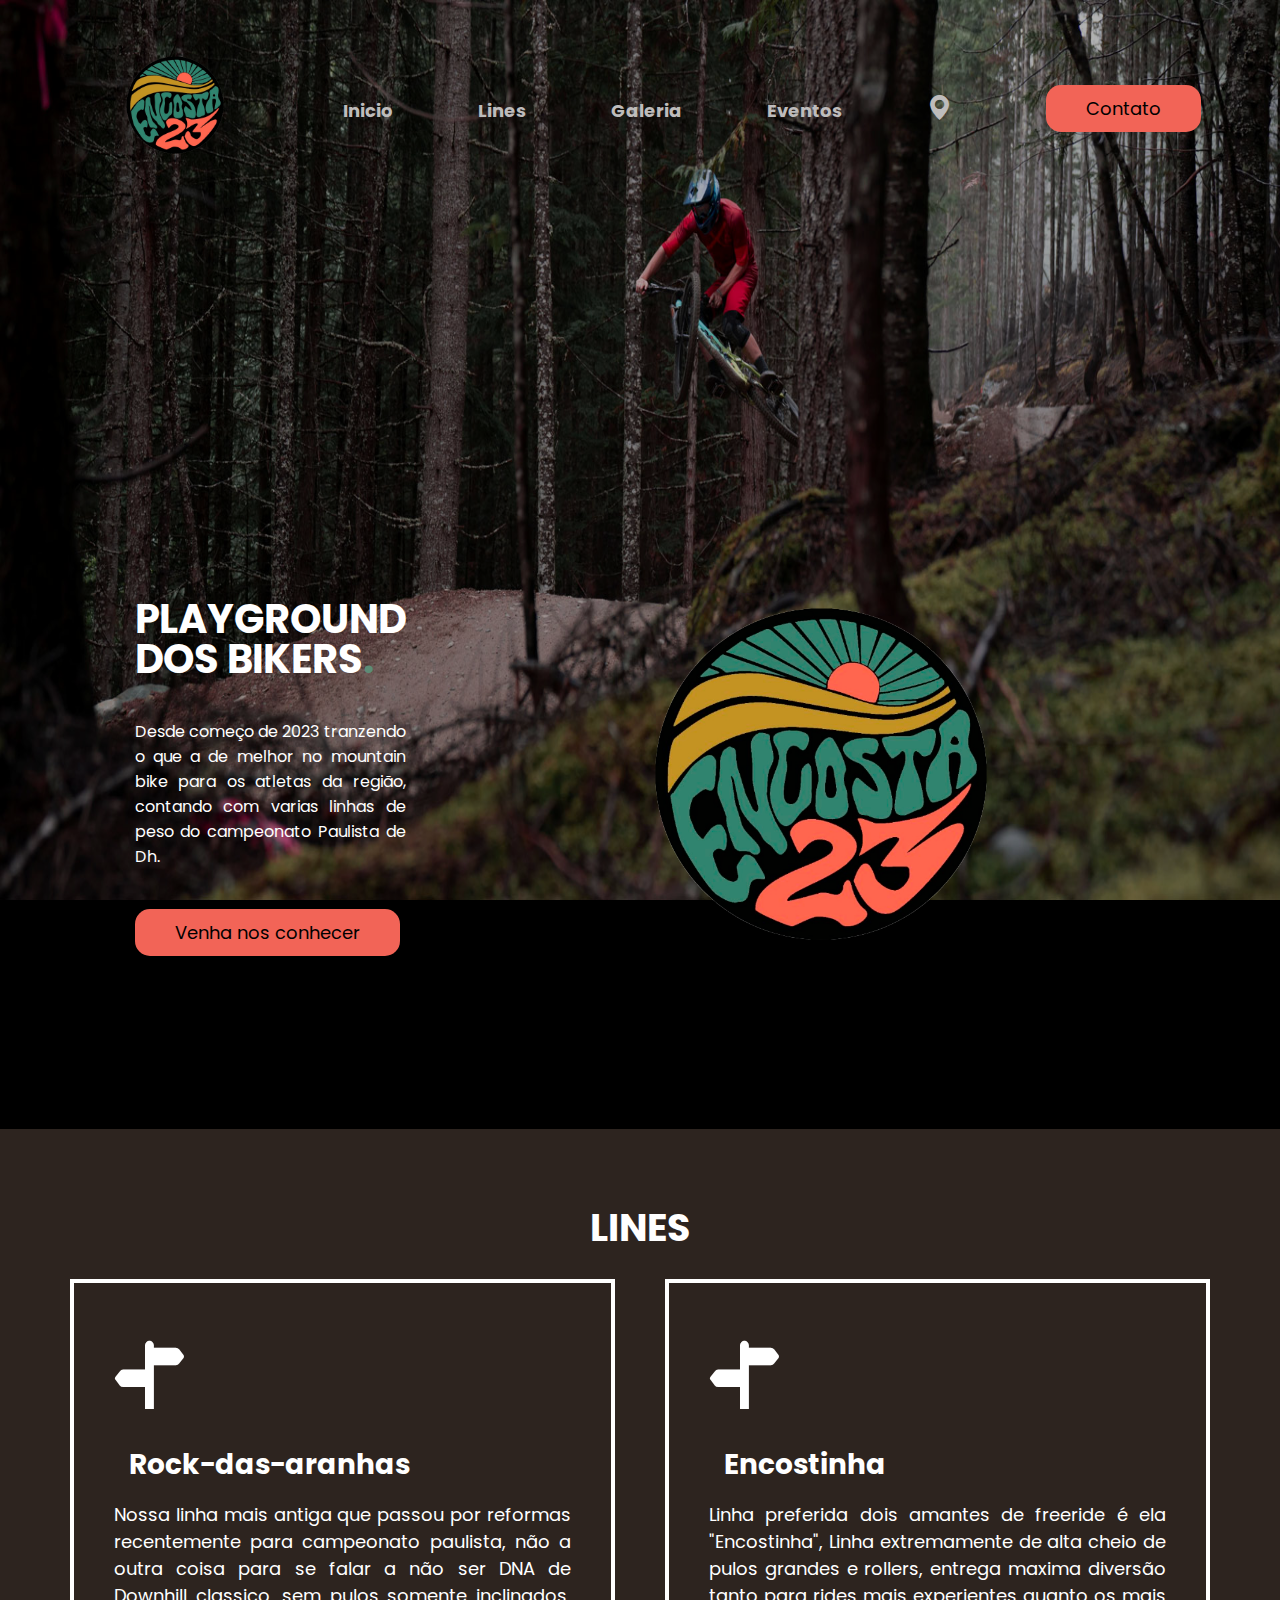
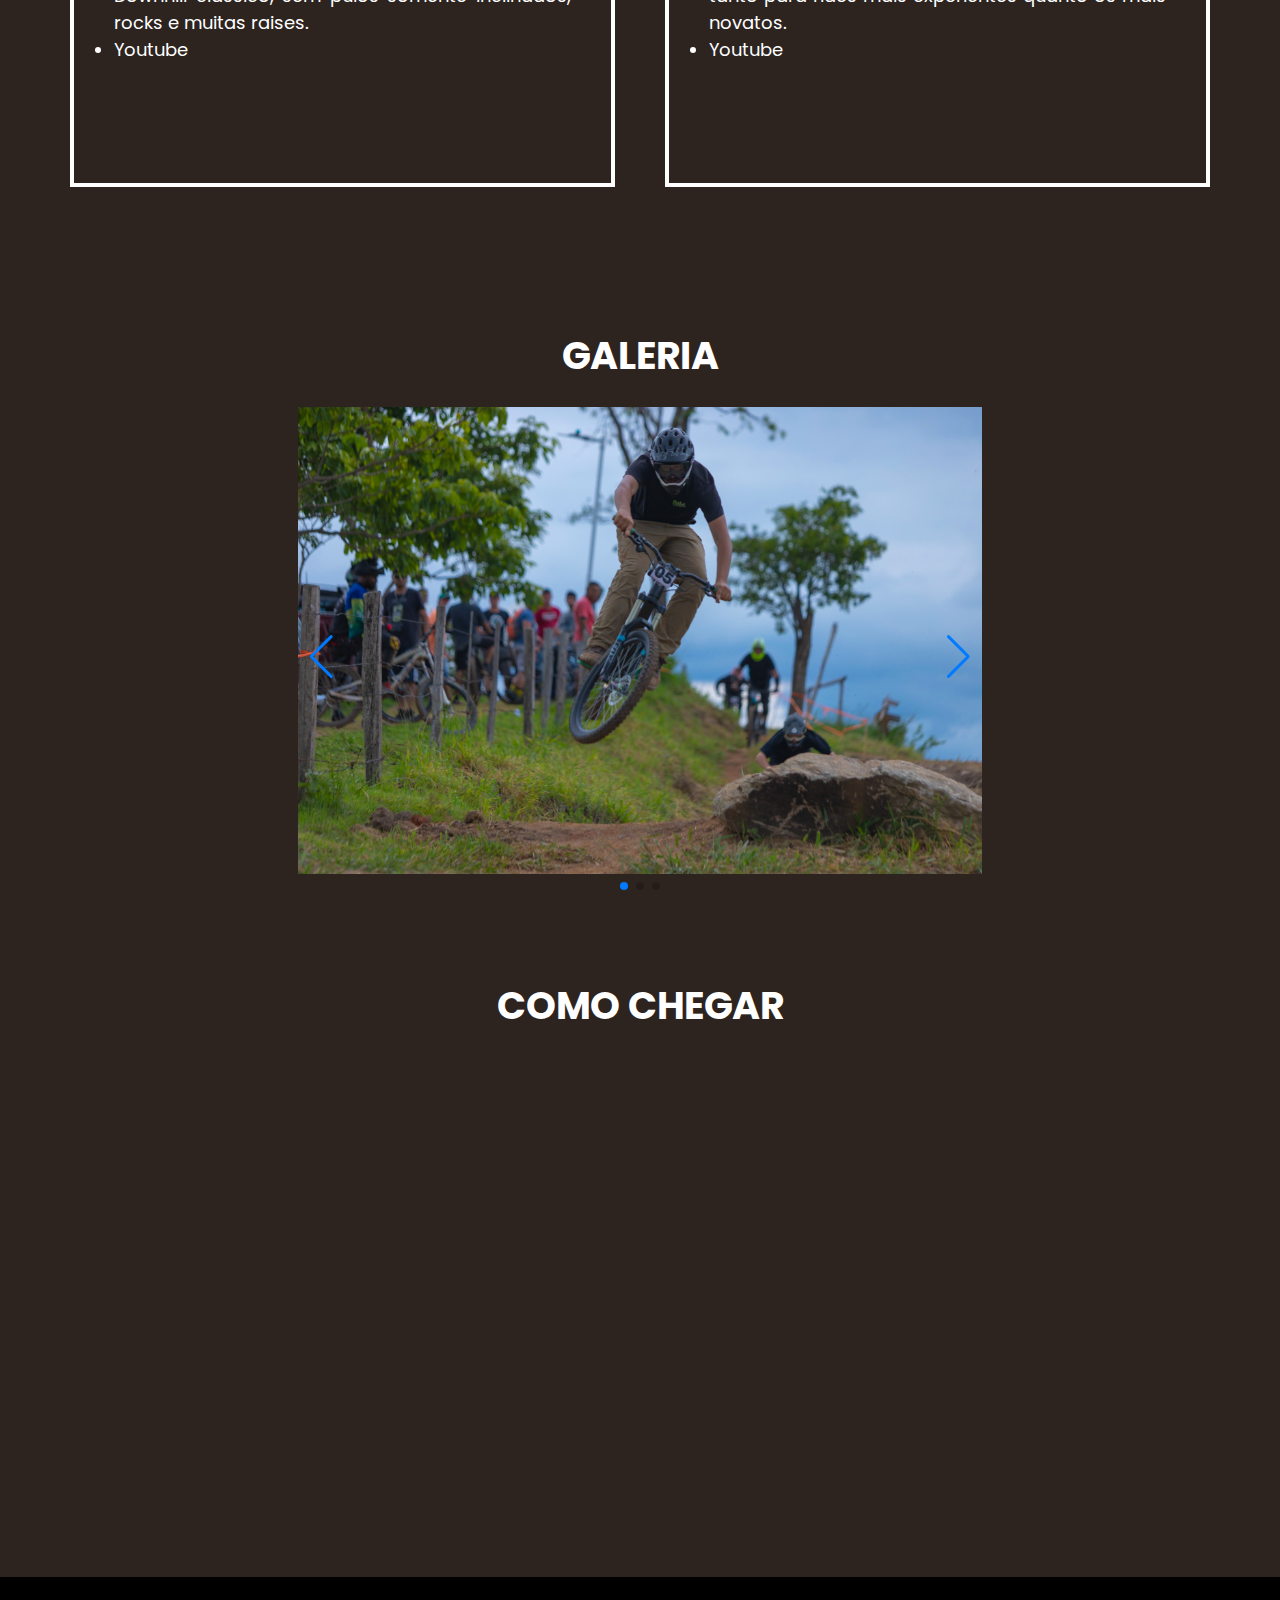
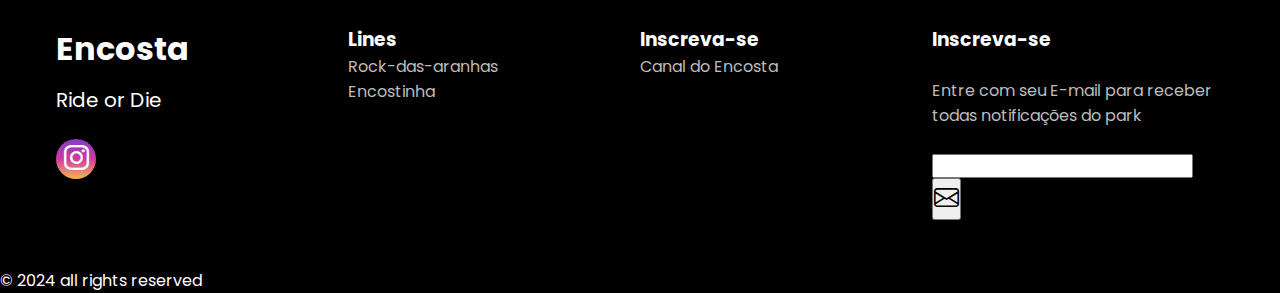
==== commit dc9fb039: "add link" ====
--- a/index.html
+++ b/index.html
@@ -95,7 +95,7 @@
           <div class="flex">
             <div class="lines-box">
               <i class="bi bi-signpost-split-fill"></i>
-              <h3>Rock-das-aranhas</h3>
+              <h3 id="Rock-das-aranhas">Rock-das-aranhas</h3>
               <p>
                 Nossa linha mais antiga que passou por reformas recentemente para campeonato paulista, não a outra coisa para se falar a não ser DNA de Downhill classico, sem pulos somente inclinados, rocks e muitas raises. 
                   <ul>
@@ -173,7 +173,7 @@
               <p class="ride">Ride or Die</p>
 
               <div id="footer_social_media">
-                <a href="#" class="footer-link" id="instagram">
+                <a href="https://www.instagram.com/encosta23.park/?locale=ru&hl=am-et" class="footer-link" id="instagram">
                   <i class="bi bi-instagram"></i>
                 </a>
               </div>
@@ -184,10 +184,10 @@
               <h3>Lines</h3>
             </li>
             <li>
-              <a href="#" class="footer-link">Rock-das-aranhas</a>
-            </li>
-            <li>
-              <a href="#" class="footer-link">Encostinha</a>
+              <a href="#lines" class="footer-link">Rock-das-aranhas</a>
+            </li>
+            <li>
+              <a href="#lines" class="footer-link">Encostinha</a>
             </li>
           </ul>
 
--- a/style.css
+++ b/style.css
@@ -241,6 +241,7 @@
   text-align: center;
   background-color: #2d241f;
   margin: 0px;
+  padding-bottom: 60px;
 }
 
 /*FOOTER*/
@@ -335,5 +336,6 @@
 /*SCROLLING*/
 
 #galeria{
-  
-}+    scroll-behavior: smooth;
+    transition-duration: 2s; /* Velocidade de transição */
+  }
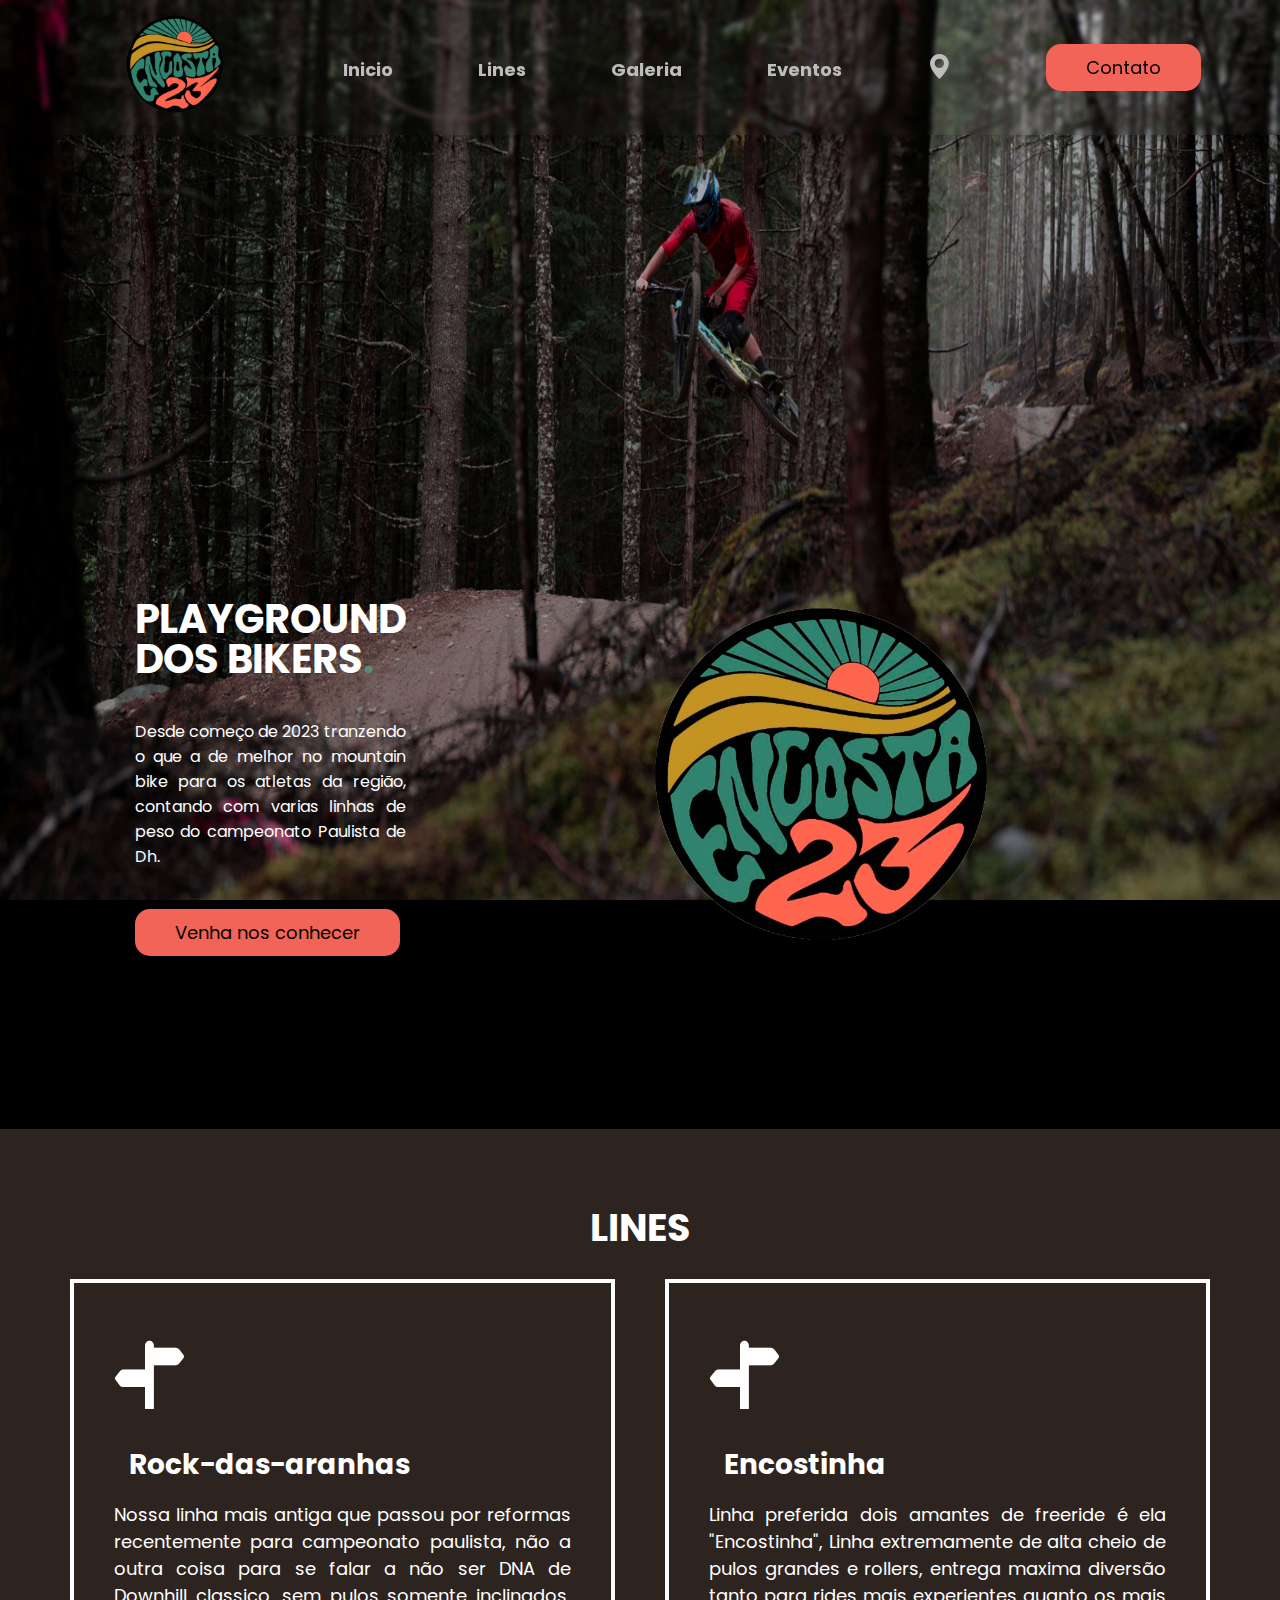
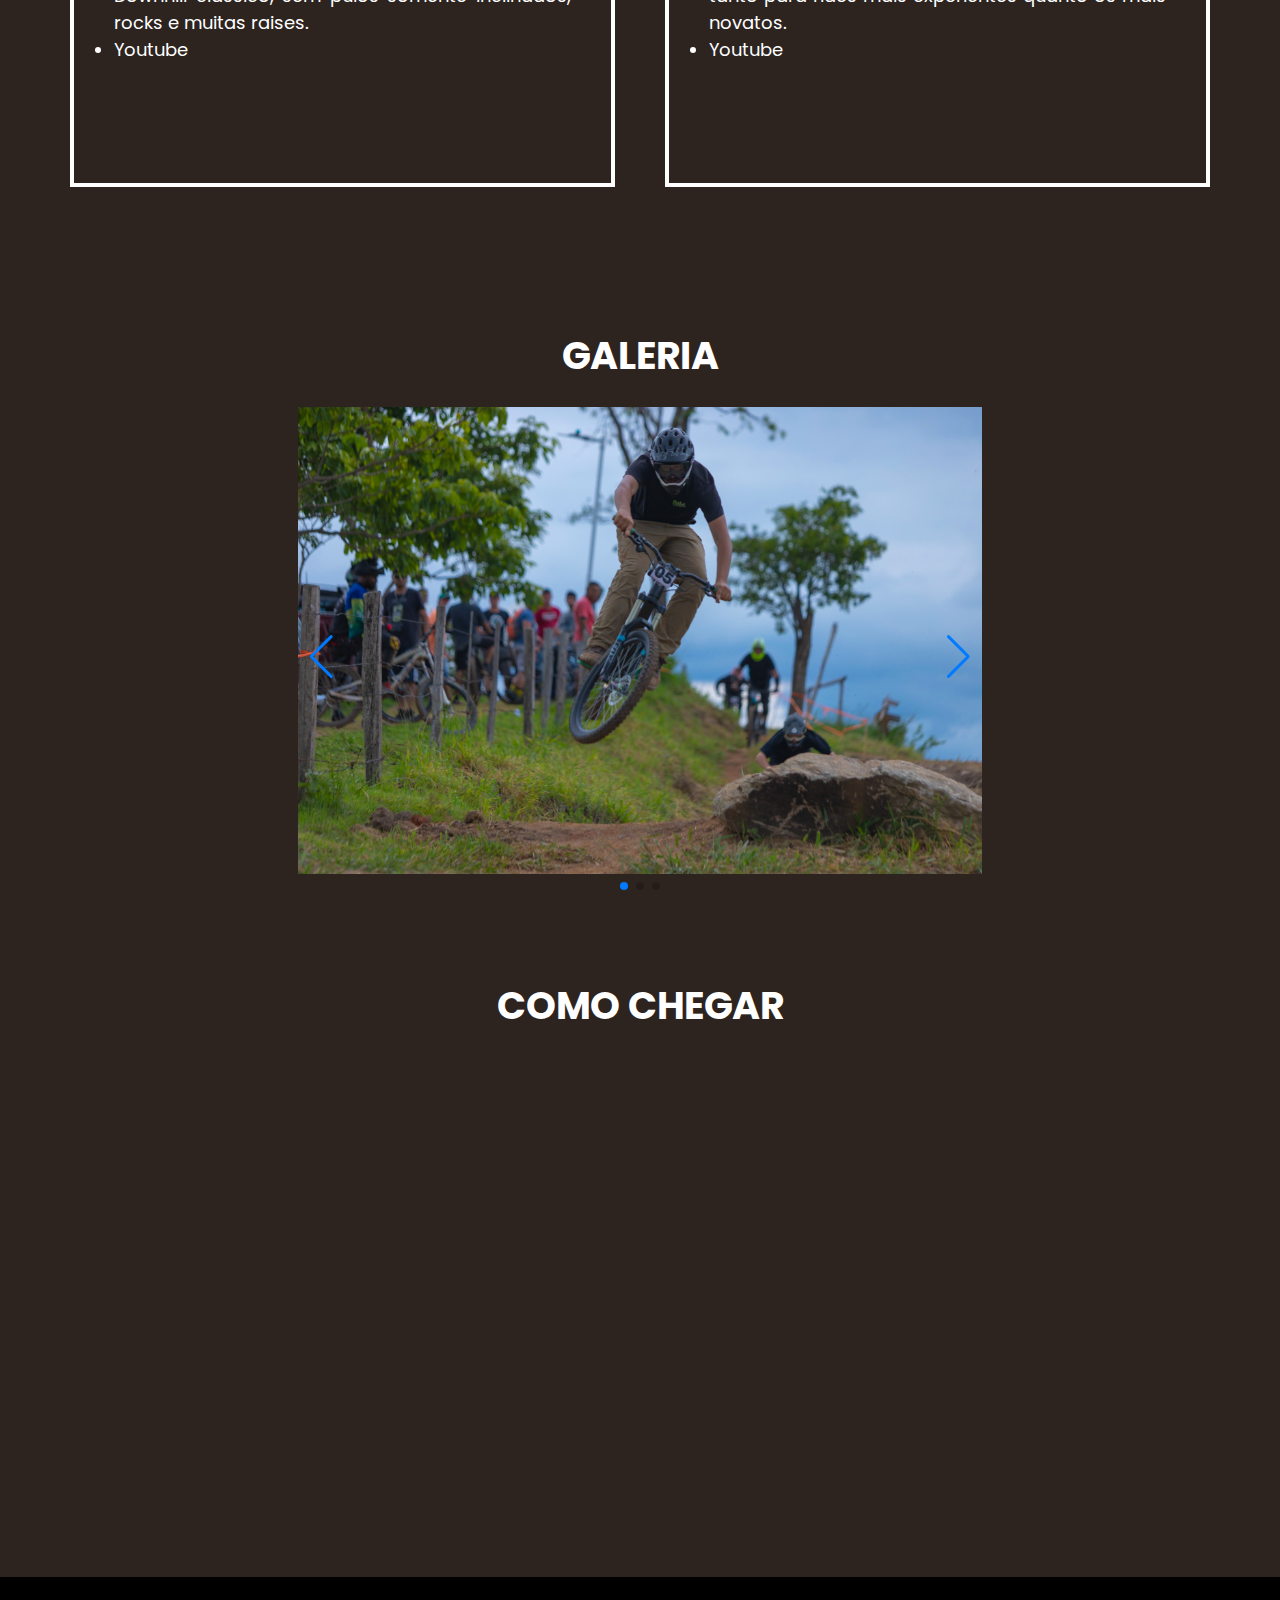
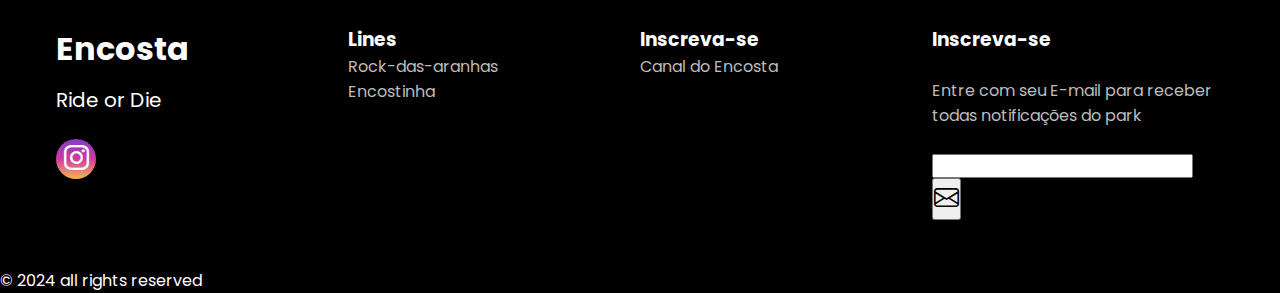
==== commit 40a1e1ca: "alteração footer" ====
--- a/index.html
+++ b/index.html
@@ -44,8 +44,8 @@
                 <li><a href="#">Inicio</a></li>
                 <li><a href="#lines">Lines</a></li>
                 <li><a href="#galeria">Galeria</a></li>
-                <li><a href="#">Eventos</a></li>
-                <li><a href="#"><i class="bi bi-geo-alt-fill"></i></a></li>
+                <li><a href="Eventos/eventos.html">Eventos</a></li>
+                <li><a href="#localizacao"><i class="bi bi-geo-alt-fill"></i></a></li>
               </ul>
             </nav>
   
@@ -173,7 +173,7 @@
               <p class="ride">Ride or Die</p>
 
               <div id="footer_social_media">
-                <a href="https://www.instagram.com/encosta23.park/?locale=ru&hl=am-et" class="footer-link" id="instagram">
+                <a href="https://www.instagram.com/encosta23.park/?locale=ru&hl=am-et" class="footer-link" id="instagram" target="_blank">
                   <i class="bi bi-instagram"></i>
                 </a>
               </div>
--- a/style.css
+++ b/style.css
@@ -50,12 +50,17 @@
   display: flex;
   justify-content: center;
   align-items: center;
+
   padding: 10px ;
-  max-width: 1280px;
-  margin: 0 auto;
+  /* max-width: 1280px; */
+  width: 100%;
+  height: 15%;
+  /* margin: 0 auto; */
   /* border: 2px solid white; */
   position: relative;
   z-index: 10;
+  backdrop-filter: blur(2px);
+  box-shadow: 0px 0px 15px 0px rgba(0, 0, 0, 0.285);
 }
 
 .menu-desktop{
@@ -67,6 +72,7 @@
   height: 40%;
   margin-right: 20px;
   font-size: 18px;
+  /* border: 2px solid rgb(221, 180, 76); */
 }
 
 .menu-desktop.rolagem{
